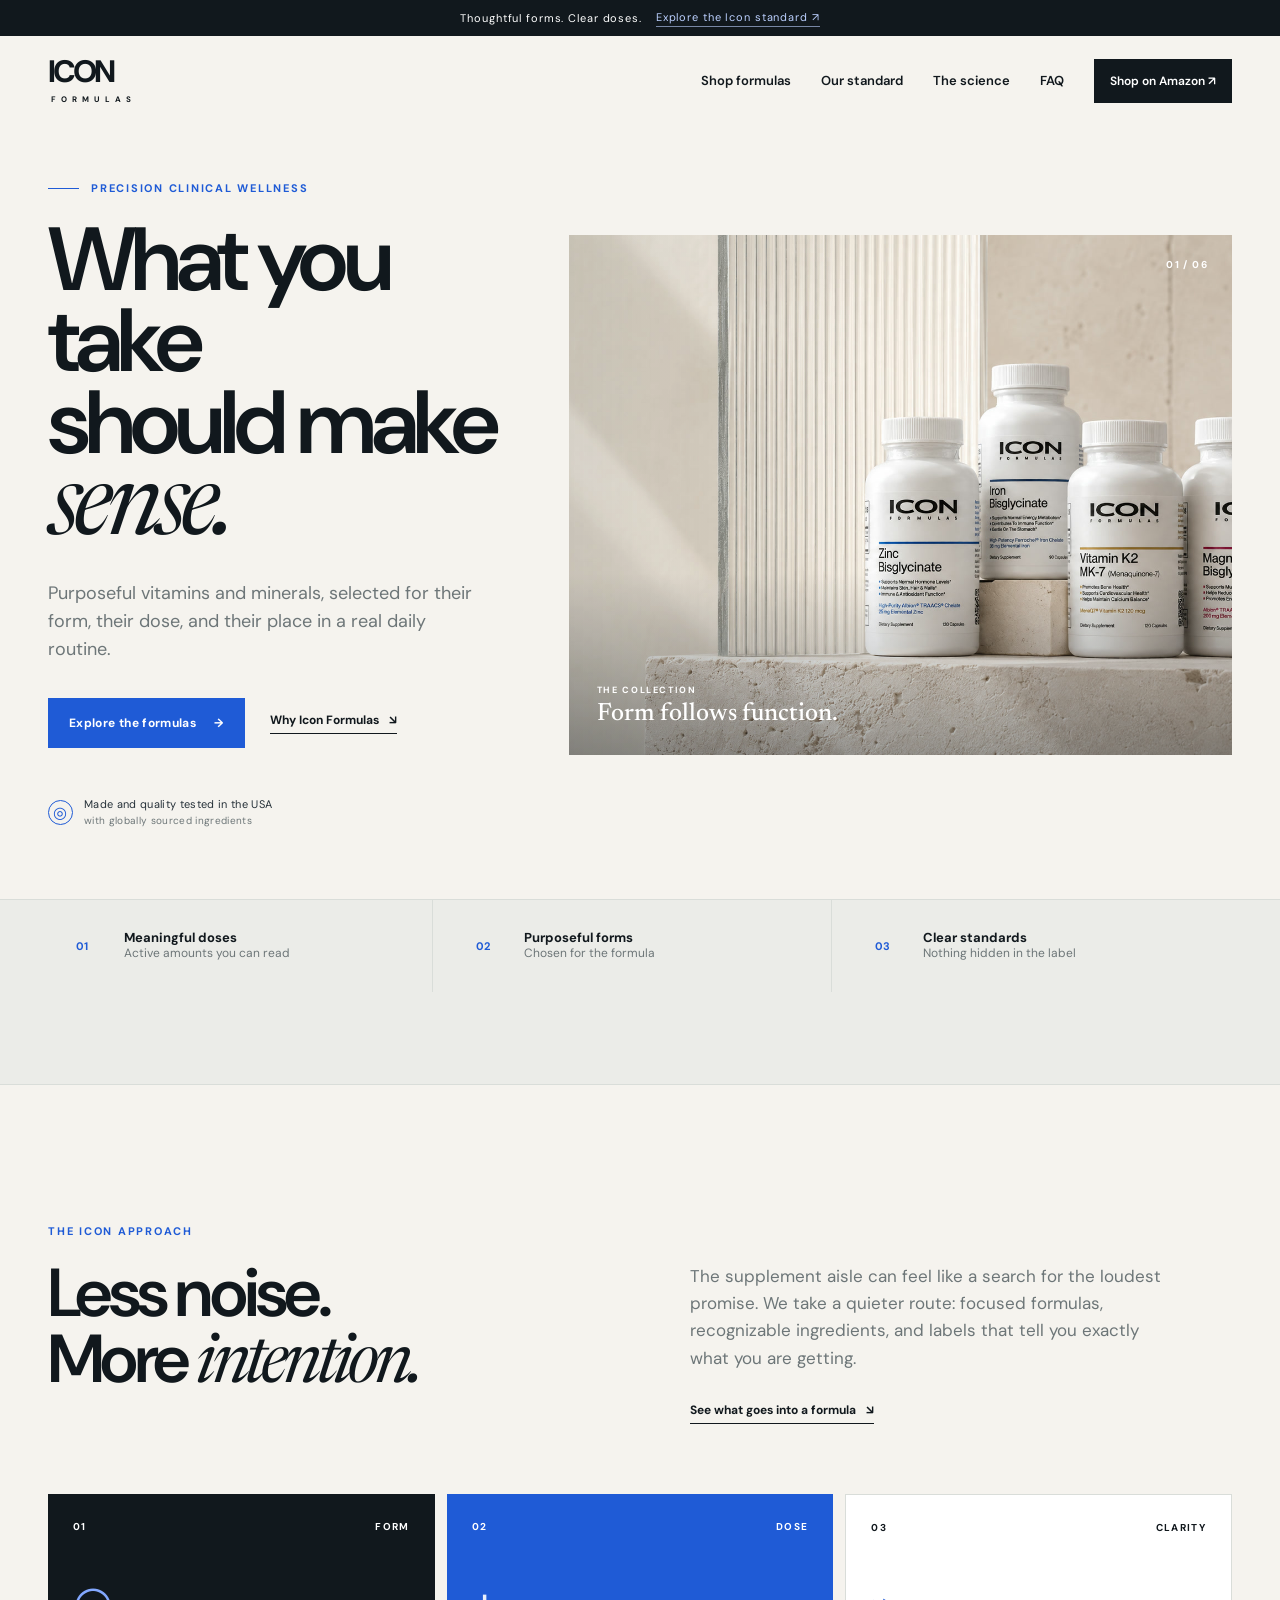
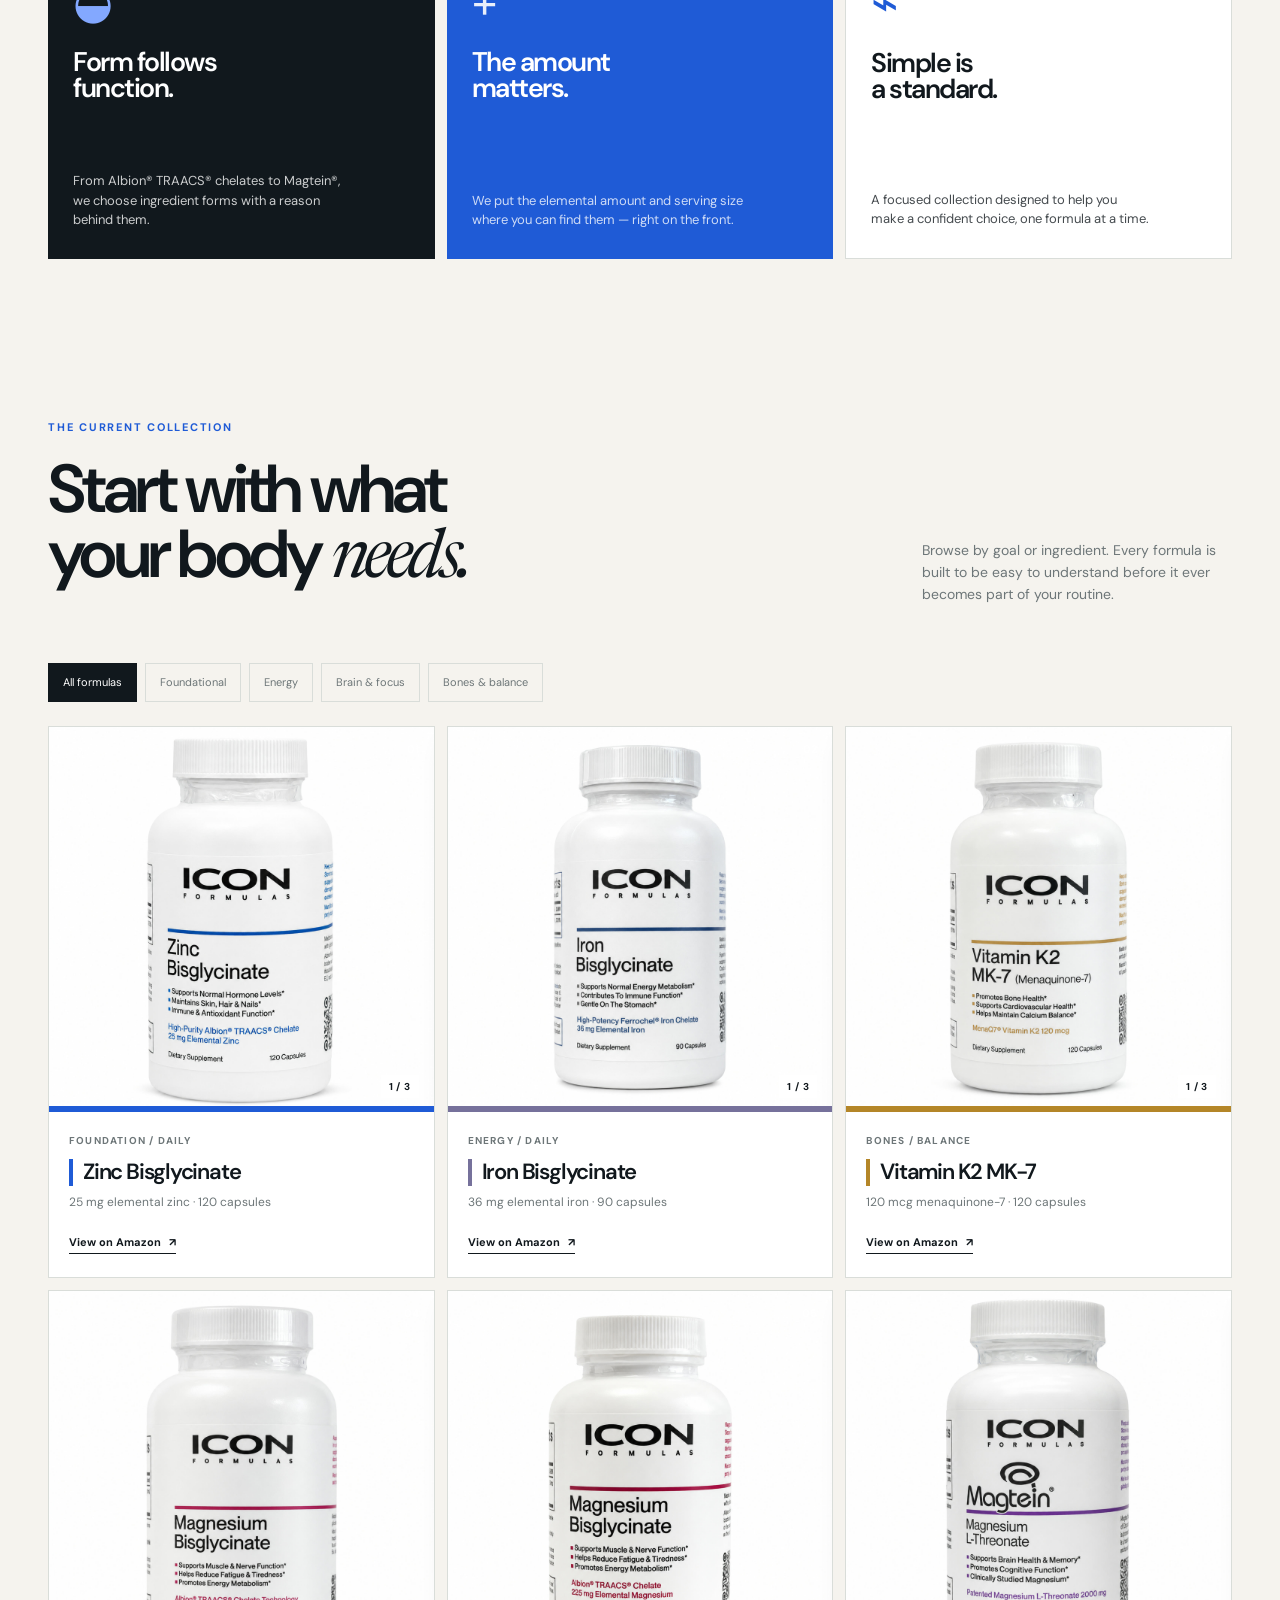
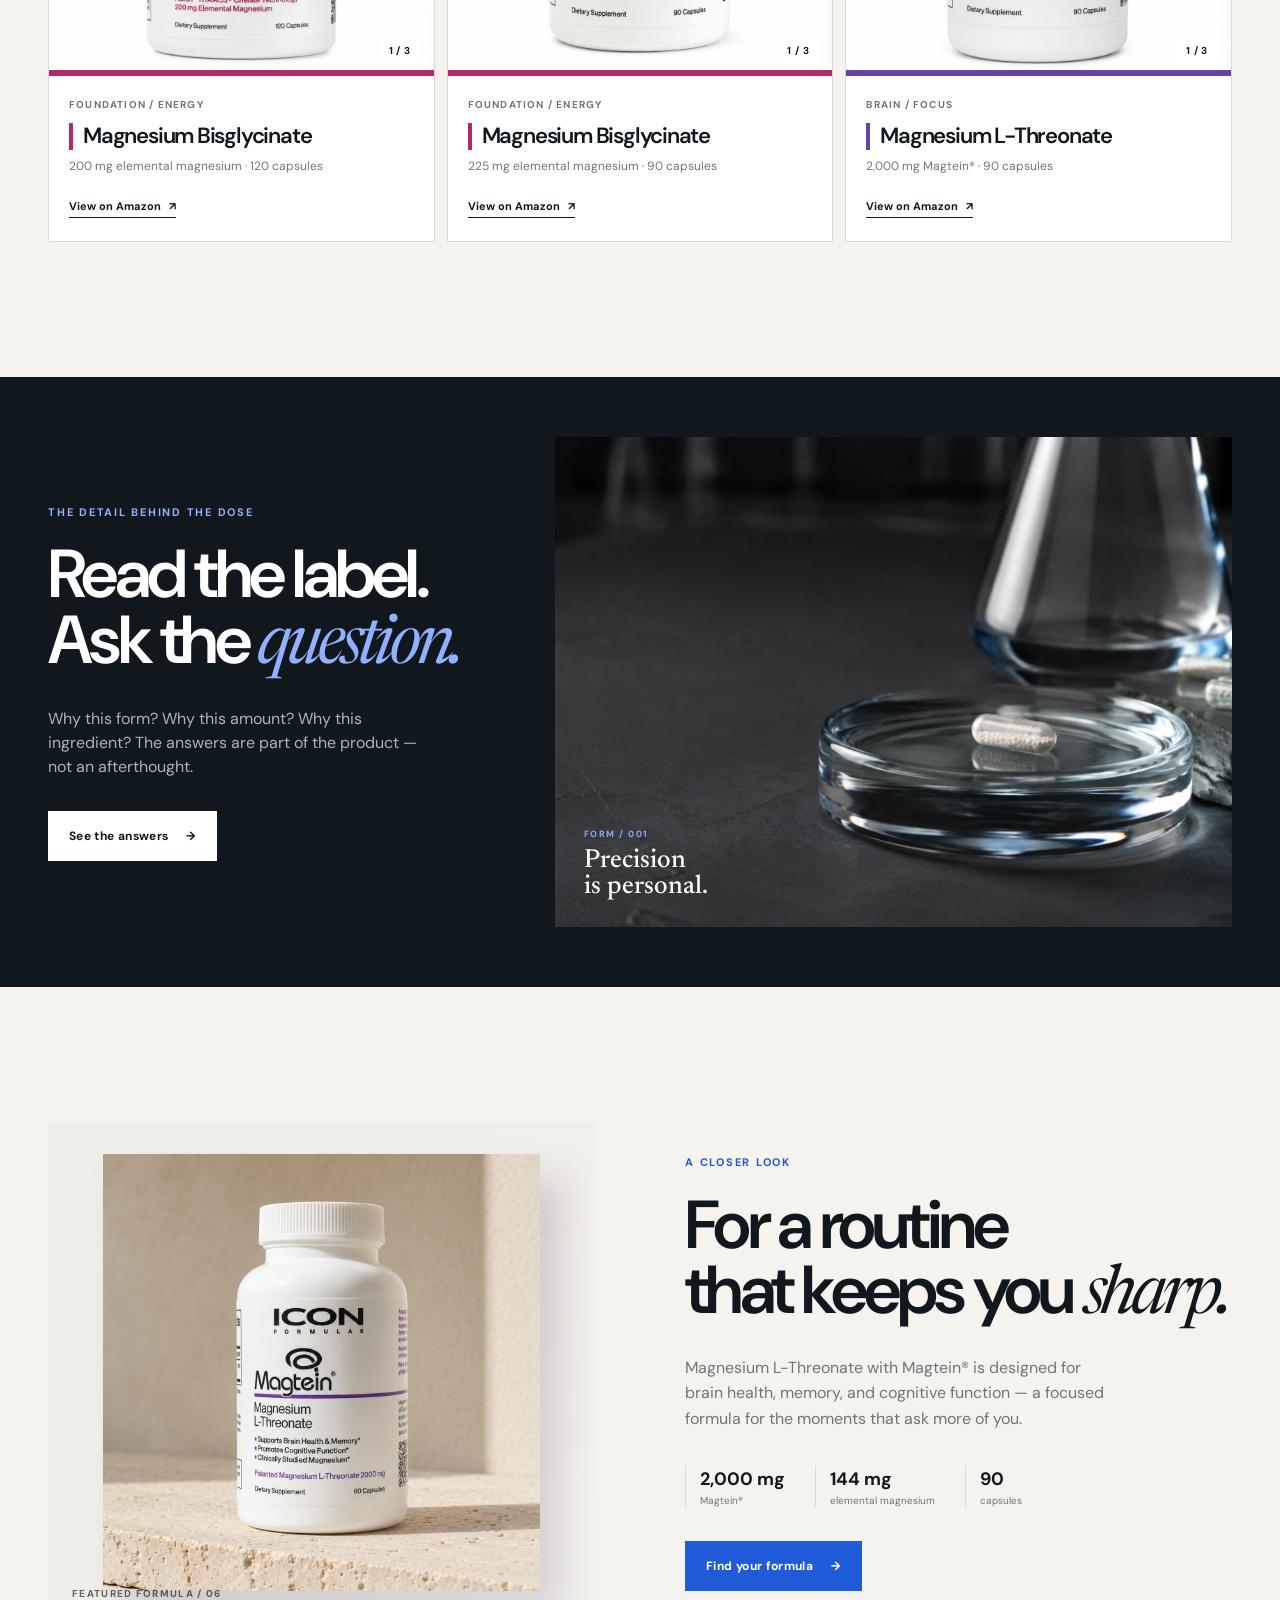
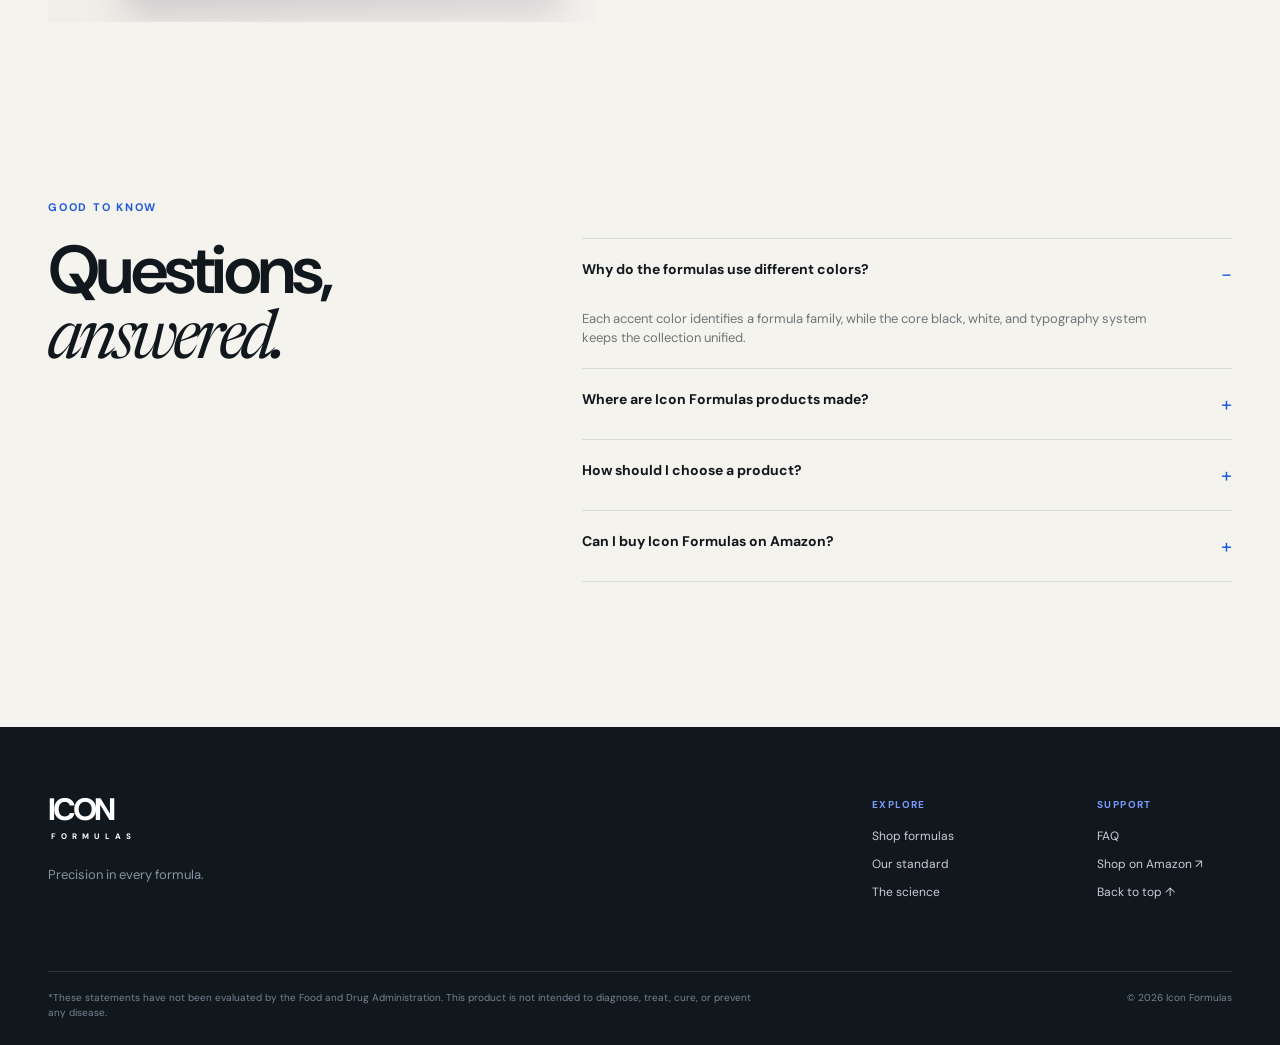
==== index.html @ 8a762039 "Create Icon Formulas premium landing page" ====
<!doctype html>
<html lang="en">
<head>
  <meta charset="utf-8">
  <meta name="viewport" content="width=device-width, initial-scale=1">
  <meta name="description" content="Icon Formulas makes science-informed vitamins and minerals in purposeful forms and transparent doses.">
  <meta name="theme-color" content="#f5f3ee">
  <title>Icon Formulas — Precision in every formula</title>
  <link rel="preconnect" href="https://fonts.googleapis.com">
  <link rel="preconnect" href="https://fonts.gstatic.com" crossorigin>
  <link href="https://fonts.googleapis.com/css2?family=DM+Sans:wght@400;500;600;700&family=Newsreader:opsz,wght@6..72,400;6..72,500&display=swap" rel="stylesheet">
  <link rel="stylesheet" href="styles.css">
  <link rel="stylesheet" href="accessibility.css">
  <link rel="stylesheet" href="interactions.css">
</head>
<body>
  <a class="skip-link" href="#main-content">Skip to main content</a>
  <div class="announcement"><span>Thoughtful forms. Clear doses.</span><a href="#standard">Explore the Icon standard <span aria-hidden="true">↗</span></a></div>

  <header class="site-header" id="top">
    <a class="brand" href="#top" aria-label="Icon Formulas home"><span class="brand__icon">ICON</span><span class="brand__wordmark">FORMULAS</span></a>
    <button class="menu-toggle" type="button" aria-expanded="false" aria-controls="site-nav"><span></span><span></span><span></span><span class="sr-only">Open menu</span></button>
    <nav class="site-nav" id="site-nav" aria-label="Main navigation">
      <a href="#products">Shop formulas</a><a href="#standard">Our standard</a><a href="#science">The science</a><a href="#faq">FAQ</a><a class="nav-cta" href="#products">Shop on Amazon <span aria-hidden="true">↗</span></a>
    </nav>
  </header>

  <main id="main-content">
    <section class="hero section-shell">
      <div class="hero__copy"><p class="eyebrow"><span class="eyebrow__line"></span>Precision clinical wellness</p><h1>What you take<br>should make <em>sense.</em></h1><p class="hero__lead">Purposeful vitamins and minerals, selected for their form, their dose, and their place in a real daily routine.</p><div class="hero__actions"><a class="button button--primary" href="#products">Explore the formulas <span aria-hidden="true">→</span></a><a class="text-link" href="#standard">Why Icon Formulas <span aria-hidden="true">↘</span></a></div><div class="hero__proof"><span class="proof-mark">◎</span><span>Made and quality tested in the USA<br><small>with globally sourced ingredients</small></span></div></div>
      <div class="hero__visual"><img src="assets/icon-formulas-hero-v2.jpg" alt="Icon Formulas supplement bottles styled on a travertine ledge beside architectural glass" width="1672" height="941" fetchpriority="high"><div class="hero__visual-caption"><span>THE COLLECTION</span><strong>Form follows function.</strong></div><div class="hero__visual-index">01 / 06</div></div>
    </section>

    <section class="proof-strip" aria-label="Brand highlights"><div class="proof-strip__inner section-shell"><div class="proof-strip__item"><span class="proof-strip__index">01</span><strong>Meaningful doses</strong><span>Active amounts you can read</span></div><div class="proof-strip__item"><span class="proof-strip__index">02</span><strong>Purposeful forms</strong><span>Chosen for the formula</span></div><div class="proof-strip__item"><span class="proof-strip__index">03</span><strong>Clear standards</strong><span>Nothing hidden in the label</span></div></div></section>

    <section class="intro section-shell" id="standard"><div class="section-kicker">The Icon approach</div><div class="intro__grid"><h2>Less noise.<br>More <em>intention.</em></h2><div><p class="intro__lead">The supplement aisle can feel like a search for the loudest promise. We take a quieter route: focused formulas, recognizable ingredients, and labels that tell you exactly what you are getting.</p><a class="text-link" href="#science">See what goes into a formula <span aria-hidden="true">↘</span></a></div></div><div class="standard-grid"><article class="standard-card standard-card--dark"><div class="standard-card__top"><span>01</span><span>FORM</span></div><div class="standard-card__glyph">◒</div><h3>Form follows<br>function.</h3><p>From Albion® TRAACS® chelates to Magtein®, we choose ingredient forms with a reason behind them.</p></article><article class="standard-card standard-card--blue"><div class="standard-card__top"><span>02</span><span>DOSE</span></div><div class="standard-card__glyph">+</div><h3>The amount<br>matters.</h3><p>We put the elemental amount and serving size where you can find them — right on the front.</p></article><article class="standard-card standard-card--light"><div class="standard-card__top"><span>03</span><span>CLARITY</span></div><div class="standard-card__glyph">⌁</div><h3>Simple is<br>a standard.</h3><p>A focused collection designed to help you make a confident choice, one formula at a time.</p></article></div></section>

    <section class="product-section section-shell" id="products"><div class="section-heading"><div><div class="section-kicker">The current collection</div><h2>Start with what<br>your body <em>needs.</em></h2></div><p>Browse by goal or ingredient. Every formula is built to be easy to understand before it ever becomes part of your routine.</p></div><div class="filter-row" role="group" aria-label="Filter product collection"><button class="filter-button is-active" data-filter="all" type="button">All formulas</button><button class="filter-button" data-filter="foundation" type="button">Foundational</button><button class="filter-button" data-filter="energy" type="button">Energy</button><button class="filter-button" data-filter="brain" type="button">Brain &amp; focus</button><button class="filter-button" data-filter="bones" type="button">Bones &amp; balance</button></div><div class="product-grid">
      <article class="product-card" data-product="zinc" data-category="foundation"><div class="product-card__visual"><div class="product-slider" data-slider><div class="product-slider__track"><img src="assets/zinc-bisglycinate.jpg" alt="Icon Formulas Zinc Bisglycinate bottle, front label" width="2048" height="2048" loading="lazy"><img src="assets/zinc-bisglycinate-facts.jpg" alt="Icon Formulas Zinc Bisglycinate Supplement Facts" width="2048" height="2048" loading="lazy"><img src="assets/zinc-bisglycinate-barcode.jpg" alt="Icon Formulas Zinc Bisglycinate barcode and QR side" width="2048" height="2048" loading="lazy"></div><button class="slider-control slider-control--prev" type="button" aria-label="Previous Zinc Bisglycinate photo">←</button><button class="slider-control slider-control--next" type="button" aria-label="Next Zinc Bisglycinate photo">→</button><span class="product-slider__count" aria-live="polite">1 / 3</span></div><span class="product-card__accent product-card__accent--blue"></span><span class="product-card__index">01</span><div class="product-card__peek"><span>Quick detail</span><strong>A gentle chelate with 25 mg elemental zinc.</strong><button class="detail-trigger" type="button">View formula details <span aria-hidden="true">↗</span></button></div></div><div class="product-card__body"><div class="product-card__type">Foundation / Daily</div><h3>Zinc Bisglycinate</h3><p>25 mg elemental zinc · 120 capsules</p><a href="#amazon" class="product-card__link">View on Amazon <span aria-hidden="true">↗</span></a></div></article>
      <article class="product-card" data-product="iron" data-category="energy"><div class="product-card__visual"><div class="product-slider" data-slider><div class="product-slider__track"><img src="assets/iron-bisglycinate.jpg" alt="Icon Formulas Iron Bisglycinate bottle, front label" width="2048" height="2048" loading="lazy"><img src="assets/iron-bisglycinate-facts.jpg" alt="Icon Formulas Iron Bisglycinate Supplement Facts" width="2048" height="2048" loading="lazy"><img src="assets/iron-bisglycinate-barcode.jpg" alt="Icon Formulas Iron Bisglycinate barcode and QR side" width="2048" height="2048" loading="lazy"></div><button class="slider-control slider-control--prev" type="button" aria-label="Previous Iron Bisglycinate photo">←</button><button class="slider-control slider-control--next" type="button" aria-label="Next Iron Bisglycinate photo">→</button><span class="product-slider__count" aria-live="polite">1 / 3</span></div><span class="product-card__accent product-card__accent--lavender"></span><span class="product-card__index">02</span><div class="product-card__peek"><span>Quick detail</span><strong>36 mg of gentle, high-potency Ferrochel® iron.</strong><button class="detail-trigger" type="button">View formula details <span aria-hidden="true">↗</span></button></div></div><div class="product-card__body"><div class="product-card__type">Energy / Daily</div><h3>Iron Bisglycinate</h3><p>36 mg elemental iron · 90 capsules</p><a href="#amazon" class="product-card__link">View on Amazon <span aria-hidden="true">↗</span></a></div></article>
      <article class="product-card" data-product="k2" data-category="bones"><div class="product-card__visual"><div class="product-slider" data-slider><div class="product-slider__track"><img src="assets/vitamin-k2-mk7.jpg" alt="Icon Formulas Vitamin K2 MK-7 bottle, front label" width="2048" height="2048" loading="lazy"><img src="assets/vitamin-k2-mk7-facts.jpg" alt="Icon Formulas Vitamin K2 MK-7 Supplement Facts" width="2048" height="2048" loading="lazy"><img src="assets/vitamin-k2-mk7-barcode.jpg" alt="Icon Formulas Vitamin K2 MK-7 barcode and QR side" width="2048" height="2048" loading="lazy"></div><button class="slider-control slider-control--prev" type="button" aria-label="Previous Vitamin K2 photo">←</button><button class="slider-control slider-control--next" type="button" aria-label="Next Vitamin K2 photo">→</button><span class="product-slider__count" aria-live="polite">1 / 3</span></div><span class="product-card__accent product-card__accent--amber"></span><span class="product-card__index">03</span><div class="product-card__peek"><span>Quick detail</span><strong>MenaQ7® MK-7 for bone and calcium balance.</strong><button class="detail-trigger" type="button">View formula details <span aria-hidden="true">↗</span></button></div></div><div class="product-card__body"><div class="product-card__type">Bones / Balance</div><h3>Vitamin K2 MK-7</h3><p>120 mcg menaquinone-7 · 120 capsules</p><a href="#amazon" class="product-card__link">View on Amazon <span aria-hidden="true">↗</span></a></div></article>
      <article class="product-card" data-product="magnesium200" data-category="foundation energy"><div class="product-card__visual"><div class="product-slider" data-slider><div class="product-slider__track"><img src="assets/magnesium-bisglycinate-200.jpg" alt="Icon Formulas Magnesium Bisglycinate 200 mg bottle, front label" width="2048" height="2048" loading="lazy"><img src="assets/magnesium-bisglycinate-200-facts.jpg" alt="Icon Formulas Magnesium Bisglycinate 200 mg Supplement Facts" width="2048" height="2048" loading="lazy"><img src="assets/magnesium-bisglycinate-200-barcode.jpg" alt="Icon Formulas Magnesium Bisglycinate 200 mg barcode and QR side" width="2048" height="2048" loading="lazy"></div><button class="slider-control slider-control--prev" type="button" aria-label="Previous Magnesium 200 mg photo">←</button><button class="slider-control slider-control--next" type="button" aria-label="Next Magnesium 200 mg photo">→</button><span class="product-slider__count" aria-live="polite">1 / 3</span></div><span class="product-card__accent product-card__accent--pink"></span><span class="product-card__index">04</span><div class="product-card__peek"><span>Quick detail</span><strong>200 mg elemental magnesium in an Albion® chelate.</strong><button class="detail-trigger" type="button">View formula details <span aria-hidden="true">↗</span></button></div></div><div class="product-card__body"><div class="product-card__type">Foundation / Energy</div><h3>Magnesium Bisglycinate</h3><p>200 mg elemental magnesium · 120 capsules</p><a href="#amazon" class="product-card__link">View on Amazon <span aria-hidden="true">↗</span></a></div></article>
      <article class="product-card" data-product="magnesium225" data-category="foundation energy"><div class="product-card__visual"><div class="product-slider" data-slider><div class="product-slider__track"><img src="assets/magnesium-bisglycinate-225.jpg" alt="Icon Formulas Magnesium Bisglycinate 225 mg bottle, front label" width="2048" height="2048" loading="lazy"><img src="assets/magnesium-bisglycinate-225-facts.jpg" alt="Icon Formulas Magnesium Bisglycinate 225 mg Supplement Facts" width="2048" height="2048" loading="lazy"><img src="assets/magnesium-bisglycinate-225-barcode.jpg" alt="Icon Formulas Magnesium Bisglycinate 225 mg barcode and QR side" width="2048" height="2048" loading="lazy"></div><button class="slider-control slider-control--prev" type="button" aria-label="Previous Magnesium 225 mg photo">←</button><button class="slider-control slider-control--next" type="button" aria-label="Next Magnesium 225 mg photo">→</button><span class="product-slider__count" aria-live="polite">1 / 3</span></div><span class="product-card__accent product-card__accent--pink"></span><span class="product-card__index">05</span><div class="product-card__peek"><span>Quick detail</span><strong>225 mg elemental magnesium for muscle and nerve support.</strong><button class="detail-trigger" type="button">View formula details <span aria-hidden="true">↗</span></button></div></div><div class="product-card__body"><div class="product-card__type">Foundation / Energy</div><h3>Magnesium Bisglycinate</h3><p>225 mg elemental magnesium · 90 capsules</p><a href="#amazon" class="product-card__link">View on Amazon <span aria-hidden="true">↗</span></a></div></article>
      <article class="product-card" data-product="magtein" data-category="brain"><div class="product-card__visual"><div class="product-slider" data-slider><div class="product-slider__track"><img src="assets/magnesium-l-threonate.jpg" alt="Icon Formulas Magtein Magnesium L-Threonate bottle, front label" width="2048" height="2048" loading="lazy"><img src="assets/magnesium-l-threonate-facts.jpg" alt="Icon Formulas Magtein Magnesium L-Threonate Supplement Facts" width="2048" height="2048" loading="lazy"><img src="assets/magnesium-l-threonate-barcode.jpg" alt="Icon Formulas Magtein Magnesium L-Threonate barcode and QR side" width="2048" height="2048" loading="lazy"></div><button class="slider-control slider-control--prev" type="button" aria-label="Previous Magtein photo">←</button><button class="slider-control slider-control--next" type="button" aria-label="Next Magtein photo">→</button><span class="product-slider__count" aria-live="polite">1 / 3</span></div><span class="product-card__accent product-card__accent--violet"></span><span class="product-card__index">06</span><div class="product-card__peek"><span>Quick detail</span><strong>2,000 mg Magtein® with 144 mg elemental magnesium.</strong><button class="detail-trigger" type="button">View formula details <span aria-hidden="true">↗</span></button></div></div><div class="product-card__body"><div class="product-card__type">Brain / Focus</div><h3>Magnesium L-Threonate</h3><p>2,000 mg Magtein® · 90 capsules</p><a href="#amazon" class="product-card__link">View on Amazon <span aria-hidden="true">↗</span></a></div></article>
    </div></section>

    <div class="detail-modal" id="product-detail-modal" hidden><div class="detail-modal__backdrop" data-close-modal></div><div class="detail-modal__dialog" role="dialog" aria-modal="true" aria-labelledby="modal-title"><button class="detail-modal__close" type="button" aria-label="Close formula details" data-close-modal>×</button><div class="section-kicker">Formula details</div><h2 id="modal-title">Product details</h2><p class="detail-modal__summary" id="modal-summary"></p><div class="detail-modal__columns"><div><h3>Why it is here</h3><p id="modal-benefit"></p></div><div><h3>Formula notes</h3><ul id="modal-notes"></ul></div></div><a class="button button--primary" href="#products" data-close-modal>Choose this formula <span aria-hidden="true">→</span></a></div></div>

    <section class="science-section" id="science"><div class="science-section__inner section-shell"><div class="science-section__copy"><div class="section-kicker section-kicker--light">The detail behind the dose</div><h2>Read the label.<br>Ask the <em>question.</em></h2><p>Why this form? Why this amount? Why this ingredient? The answers are part of the product — not an afterthought.</p><a class="button button--light" href="#faq">See the answers <span aria-hidden="true">→</span></a></div><div class="science-art"><div class="science-art__orb"></div><div class="science-art__ring science-art__ring--a"></div><div class="science-art__ring science-art__ring--b"></div><div class="science-art__ring science-art__ring--c"></div><span class="science-art__dot science-art__dot--a"></span><span class="science-art__dot science-art__dot--b"></span><span class="science-art__dot science-art__dot--c"></span><div class="science-art__caption"><span>FORM / 001</span><strong>Precision<br>is personal.</strong></div></div></div></section>

    <section class="featured section-shell" id="amazon"><div class="featured__image"><img src="assets/magnesium-l-threonate-hero-v2.jpg" alt="Icon Formulas Magtein Magnesium L-Threonate bottle on a limestone surface" width="1254" height="1254" loading="lazy"><span>Featured formula / 06</span></div><div class="featured__copy"><div class="section-kicker">A closer look</div><h2>For a routine<br>that keeps you <em>sharp.</em></h2><p>Magnesium L-Threonate with Magtein® is designed for brain health, memory, and cognitive function — a focused formula for the moments that ask more of you.</p><div class="featured__facts"><div><strong>2,000 mg</strong><span>Magtein®</span></div><div><strong>144 mg</strong><span>elemental magnesium</span></div><div><strong>90</strong><span>capsules</span></div></div><a class="button button--primary" href="#products">Find your formula <span aria-hidden="true">→</span></a></div></section>

    <section class="faq section-shell" id="faq"><div class="section-kicker">Good to know</div><div class="faq__grid"><h2>Questions,<br><em>answered.</em></h2><div class="faq__items"><details open><summary>Why do the formulas use different colors?</summary><p>Each accent color identifies a formula family, while the core black, white, and typography system keeps the collection unified.</p></details><details><summary>Where are Icon Formulas products made?</summary><p>The labels specify that products are made and quality tested in the USA with globally sourced ingredients. Refer to the current product label for the latest details.</p></details><details><summary>How should I choose a product?</summary><p>Start with your goal, review the Supplement Facts panel, and speak with a qualified healthcare professional if you are pregnant, nursing, have a diagnosed medical condition, or take prescription medication.</p></details><details><summary>Can I buy Icon Formulas on Amazon?</summary><p>Yes. Use the product links on this page to reach the official Amazon listing for the formula you want.</p></details></div></div></section>
  </main>

  <footer class="site-footer"><div class="site-footer__top section-shell"><div class="footer-brand"><div class="brand__icon">ICON</div><div class="brand__wordmark">FORMULAS</div><p>Precision in every formula.</p></div><div class="footer-links"><div><span>Explore</span><a href="#products">Shop formulas</a><a href="#standard">Our standard</a><a href="#science">The science</a></div><div><span>Support</span><a href="#faq">FAQ</a><a href="#products">Shop on Amazon ↗</a><a href="#top">Back to top ↑</a></div></div></div><div class="site-footer__bottom section-shell"><p>*These statements have not been evaluated by the Food and Drug Administration. This product is not intended to diagnose, treat, cure, or prevent any disease.</p><span>© 2026 Icon Formulas</span></div></footer>
  <script src="script.js"></script>
</body>
</html>
---- styles.css ----
:root{--ink:#11181d;--ink-soft:#263139;--paper:#f5f3ee;--white:#fff;--line:#d9ddd9;--muted:#6d7678;--blue:#1f5bd6;--blue-dark:#1745a8;--lavender:#76719b;--pink:#b62968;--amber:#b48628;--violet:#6b40a8;--max:1240px}
*{box-sizing:border-box}html{scroll-behavior:smooth}body{margin:0;background:var(--paper);color:var(--ink);font-family:"DM Sans",Arial,sans-serif;font-size:16px;line-height:1.5}a{color:inherit;text-decoration:none}button{font:inherit}.sr-only{position:absolute;width:1px;height:1px;padding:0;margin:-1px;overflow:hidden;clip:rect(0,0,0,0);white-space:nowrap;border:0}.section-shell{width:min(var(--max),calc(100% - 96px));margin-inline:auto}.announcement{min-height:36px;background:var(--ink);color:#fff;display:flex;align-items:center;justify-content:center;gap:14px;font-size:11px;letter-spacing:.08em}.announcement a{color:#bcd0ff;border-bottom:1px solid rgba(188,208,255,.6)}.site-header{width:min(var(--max),calc(100% - 96px));margin:auto;min-height:90px;display:flex;align-items:center;justify-content:space-between;position:relative;z-index:20}.brand{display:inline-flex;flex-direction:column;line-height:.9;color:var(--ink)}.brand__icon{font:800 31px/.86 "DM Sans",Arial,sans-serif;letter-spacing:-.1em}.brand__wordmark{margin-top:9px;padding-left:3px;font-size:8px;line-height:1;letter-spacing:.64em;font-weight:700}.site-nav{display:flex;align-items:center;gap:30px;font-size:13px;font-weight:600}.site-nav a{transition:color .2s ease}.site-nav a:hover{color:var(--blue)}.nav-cta{padding:13px 16px;background:var(--ink);color:#fff;font-size:12px}.menu-toggle{display:none;border:0;background:transparent;padding:8px}
.hero{display:grid;grid-template-columns:.82fr 1.18fr;min-height:650px;align-items:center;gap:60px;padding-block:36px 70px}.hero__copy{padding-top:18px;position:relative;z-index:2}.eyebrow,.section-kicker{margin:0 0 22px;color:var(--blue);font-size:11px;font-weight:700;letter-spacing:.16em;text-transform:uppercase}.eyebrow{display:flex;align-items:center;gap:12px}.eyebrow__line{width:31px;height:1px;background:var(--blue)}h1,h2,h3,p{margin-top:0}h1,h2,h3{letter-spacing:-.055em}h1{margin-bottom:25px;font-size:clamp(58px,7vw,94px);line-height:.91;font-weight:600}h1 em,h2 em{font-family:"Newsreader",Georgia,serif;font-weight:400;letter-spacing:-.07em}h1 em{font-size:1.07em}.hero__lead{max-width:430px;color:var(--muted);font-size:18px;line-height:1.55}.hero__actions{display:flex;align-items:center;gap:25px;margin:34px 0 48px}.button{display:inline-flex;align-items:center;justify-content:center;gap:18px;min-height:50px;padding:14px 20px;border:1px solid transparent;font-size:12px;font-weight:700;letter-spacing:.03em;transition:transform .2s ease,background .2s ease,color .2s ease}.button:hover{transform:translateY(-2px)}.button--primary{background:var(--blue);color:#fff}.button--primary:hover{background:var(--blue-dark)}.button--light{background:#fff;color:var(--ink)}.text-link{display:inline-flex;gap:10px;align-items:center;border-bottom:1px solid currentColor;padding-bottom:4px;font-size:12px;font-weight:700}.hero__proof{display:flex;align-items:center;gap:11px;color:var(--ink-soft);font-size:11px;letter-spacing:.03em}.hero__proof small{color:var(--muted);font-size:10px}.proof-mark{display:grid;place-items:center;width:25px;height:25px;border:1px solid var(--blue);border-radius:50%;color:var(--blue);font-size:16px}.hero__visual{position:relative;min-height:520px;overflow:hidden;background:#ded9cf}.hero__visual img{display:block;width:100%;height:100%;min-height:520px;object-fit:cover}.hero__visual:after{content:"";position:absolute;inset:0;background:linear-gradient(90deg,rgba(17,24,29,.12),transparent 45%),linear-gradient(0deg,rgba(17,24,29,.38),transparent 35%);pointer-events:none}.hero__visual-caption,.hero__visual-index{position:absolute;z-index:2;color:#fff}.hero__visual-caption{bottom:28px;left:28px;display:flex;flex-direction:column;gap:5px}.hero__visual-caption span{font-size:9px;font-weight:700;letter-spacing:.18em}.hero__visual-caption strong{font:500 25px/1 "Newsreader",Georgia,serif}.hero__visual-index{top:22px;right:24px;font-size:10px;font-weight:700;letter-spacing:.14em}
.proof-strip{display:grid;grid-template-columns:repeat(3,1fr);border-top:1px solid var(--line);border-bottom:1px solid var(--line);background:#ebece8}.proof-strip>div{min-height:83px;padding:19px max(32px,calc((100vw - var(--max))/2));display:grid;grid-template-columns:auto 1fr;grid-template-rows:1fr 1fr;column-gap:15px;align-items:center;border-right:1px solid var(--line)}.proof-strip>div:last-child{border-right:0}.proof-strip__index{grid-row:1/3;color:var(--blue);font:700 11px "DM Sans",Arial,sans-serif}.proof-strip strong{font-size:12px}.proof-strip span:last-child{color:var(--muted);font-size:11px}
.intro{padding-block:138px 130px}.intro__grid{display:grid;grid-template-columns:1fr 1fr;gap:100px;align-items:end}h2{margin-bottom:25px;font-size:clamp(44px,5.3vw,72px);line-height:.96;font-weight:600}.intro__lead{max-width:490px;margin:0 0 25px;color:var(--muted);font-size:17px;line-height:1.6}.standard-grid{display:grid;grid-template-columns:repeat(3,1fr);gap:12px;margin-top:70px}.standard-card{min-height:365px;padding:25px 25px 29px;display:flex;flex-direction:column}.standard-card__top{display:flex;justify-content:space-between;font-size:10px;font-weight:700;letter-spacing:.13em}.standard-card__glyph{margin:45px 0 24px;font-size:46px;line-height:1}.standard-card h3{margin:0 0 16px;font-size:27px;line-height:.98;font-weight:600}.standard-card p{max-width:280px;margin:auto 0 0;font-size:13px;line-height:1.5;opacity:.78}.standard-card--dark{background:var(--ink);color:#fff}.standard-card--dark .standard-card__glyph{color:#83a8ff}.standard-card--blue{background:var(--blue);color:#fff}.standard-card--blue .standard-card__glyph{color:rgba(255,255,255,.9)}.standard-card--light{background:#fff;border:1px solid var(--line)}.standard-card--light .standard-card__glyph{color:var(--blue)}
.product-section{padding-block:30px 135px}.section-heading{display:flex;align-items:end;justify-content:space-between;gap:50px}.section-heading>p{max-width:310px;color:var(--muted);font-size:14px;line-height:1.55}.filter-row{display:flex;flex-wrap:wrap;gap:8px;margin:44px 0 24px}.filter-button{padding:10px 14px;border:1px solid var(--line);background:transparent;color:var(--muted);cursor:pointer;font-size:11px;transition:.2s ease}.filter-button:hover,.filter-button.is-active{border-color:var(--ink);background:var(--ink);color:#fff}.product-grid{display:grid;grid-template-columns:repeat(3,1fr);gap:12px}.product-card{background:#fff;border:1px solid var(--line);transition:transform .25s ease,box-shadow .25s ease}.product-card:hover{transform:translateY(-4px);box-shadow:0 16px 32px rgba(17,24,29,.09)}.product-card.is-hidden{display:none}.product-card__visual{position:relative;display:grid;place-items:center;min-height:320px;overflow:hidden}.product-card__visual:after{content:"";position:absolute;inset:0;background:linear-gradient(130deg,transparent 40%,rgba(255,255,255,.2));pointer-events:none}.product-card__visual--blue{background:linear-gradient(145deg,#0e3da8,#5b87e4)}.product-card__visual--lavender{background:linear-gradient(145deg,#6f6b8e,#b8b5cb)}.product-card__visual--amber{background:linear-gradient(145deg,#987021,#ddbd72)}.product-card__visual--pink{background:linear-gradient(145deg,#8e194f,#d26191)}.product-card__visual--violet{background:linear-gradient(145deg,#442477,#9874c7)}.product-card__visual img{position:relative;z-index:1;width:78%;height:320px;object-fit:contain;mix-blend-mode:multiply;filter:drop-shadow(16px 20px 13px rgba(17,24,29,.16))}.product-card__index{position:absolute;z-index:2;top:15px;right:15px;color:rgba(255,255,255,.85);font:700 11px "DM Sans",Arial,sans-serif}.product-card__body{padding:21px 20px 23px}.product-card__type{color:var(--muted);font-size:10px;font-weight:700;letter-spacing:.12em;text-transform:uppercase}.product-card h3{margin:11px 0 7px;font-size:22px;line-height:1;font-weight:600}.product-card p{margin:0 0 18px;color:var(--muted);font-size:12px}.product-card__link{display:inline-flex;gap:8px;border-bottom:1px solid var(--ink);padding-bottom:3px;font-size:11px;font-weight:700}
.science-section{background:var(--ink);color:#fff}.science-section__inner{min-height:610px;display:grid;grid-template-columns:.8fr 1.2fr;align-items:center;gap:55px}.section-kicker--light{color:#91b0ff}.science-section h2{margin-bottom:27px}.science-section h2 em{color:#91b0ff}.science-section__copy>p{max-width:380px;margin-bottom:32px;color:#aab3bd;font-size:16px}.science-art{min-height:490px;position:relative;overflow:hidden;background:radial-gradient(circle at 51% 47%,rgba(29,92,255,.48),transparent 27%),linear-gradient(145deg,#15243e,#091019)}.science-art__orb{position:absolute;width:150px;height:150px;top:34%;left:43%;border-radius:50%;background:radial-gradient(circle at 33% 28%,#dbe5ff 0,#7b9cff 18%,#2d56d8 52%,transparent 70%);filter:blur(1px);opacity:.7}.science-art__ring{position:absolute;top:50%;left:50%;border:1px solid rgba(126,164,255,.52);border-radius:50%;transform:translate(-50%,-50%) rotate(-26deg)}.science-art__ring--a{width:210px;height:420px}.science-art__ring--b{width:340px;height:420px;transform:translate(-50%,-50%) rotate(45deg);border-color:rgba(255,255,255,.23)}.science-art__ring--c{width:500px;height:500px;border-color:rgba(126,164,255,.16)}.science-art__dot{position:absolute;width:9px;height:9px;background:#fff;box-shadow:0 0 20px 8px rgba(120,163,255,.6);border-radius:50%}.science-art__dot--a{top:24%;left:39%}.science-art__dot--b{top:62%;left:72%;background:#83a5ff}.science-art__dot--c{top:73%;left:20%;background:#83a5ff}.science-art__caption{position:absolute;bottom:27px;left:29px;display:flex;flex-direction:column;gap:7px}.science-art__caption span{color:#8aa8ff;font-size:9px;font-weight:700;letter-spacing:.17em}.science-art__caption strong{font:500 26px/1 "Newsreader",Georgia,serif}
.featured{display:grid;grid-template-columns:1fr 1fr;gap:90px;align-items:center;padding-block:135px}.featured__image{position:relative;min-height:500px;background:linear-gradient(145deg,#f1dcea,#d4c1f1);display:grid;place-items:center;overflow:hidden}.featured__image:after{content:"";position:absolute;inset:0;background:linear-gradient(130deg,transparent 40%,rgba(255,255,255,.25));pointer-events:none}.featured__image img{width:80%;height:480px;object-fit:contain;mix-blend-mode:multiply;filter:drop-shadow(22px 25px 18px rgba(43,18,65,.18))}.featured__image span{position:absolute;z-index:2;left:24px;bottom:21px;color:rgba(17,24,29,.65);font-size:10px;font-weight:700;letter-spacing:.13em;text-transform:uppercase}.featured__copy h2{margin-bottom:25px}.featured__copy>p{max-width:430px;color:var(--muted);font-size:16px;line-height:1.6}.featured__facts{display:flex;gap:30px;margin:34px 0}.featured__facts div{display:flex;flex-direction:column;gap:2px;border-left:1px solid var(--line);padding-left:14px}.featured__facts strong{font-size:18px}.featured__facts span{color:var(--muted);font-size:10px;line-height:1.2}
.faq{padding-block:42px 145px}.faq__grid{display:grid;grid-template-columns:.8fr 1.2fr;gap:100px}.faq__items{border-top:1px solid var(--line)}details{border-bottom:1px solid var(--line)}summary{display:flex;justify-content:space-between;gap:20px;padding:20px 0;cursor:pointer;list-style:none;font-size:14px;font-weight:700}summary::-webkit-details-marker{display:none}summary:after{content:"+";color:var(--blue);font-size:20px;font-weight:400}details[open] summary:after{content:"−"}details p{max-width:620px;padding:0 40px 20px 0;margin:0;color:var(--muted);font-size:13px}.site-footer{background:var(--ink);color:#fff}.site-footer__top{display:flex;justify-content:space-between;gap:80px;padding-block:70px}.footer-brand p{margin:25px 0 0;color:#8793a2;font-size:13px}.footer-links{display:flex;gap:90px}.footer-links div{display:flex;flex-direction:column;gap:10px;min-width:135px}.footer-links span{margin-bottom:5px;color:#789cff;font-size:10px;font-weight:700;letter-spacing:.14em;text-transform:uppercase}.footer-links a{color:#c7ced8;font-size:12px}.footer-links a:hover{color:#fff}.site-footer__bottom{display:flex;justify-content:space-between;gap:30px;padding-block:18px 25px;border-top:1px solid rgba(255,255,255,.13);color:#768392;font-size:10px}.site-footer__bottom p{max-width:710px;margin:0}.site-footer__bottom span{white-space:nowrap}
@media(max-width:900px){.section-shell,.site-header{width:min(var(--max),calc(100% - 48px))}.site-nav{gap:16px}.hero{grid-template-columns:1fr;gap:36px;padding-top:20px}.hero__copy{padding:55px 0 0}.hero__visual{min-height:560px}.hero__visual img{min-height:560px}.intro__grid,.science-section__inner,.faq__grid{gap:45px}.featured{gap:45px}.standard-grid{gap:8px}}
@media(max-width:680px){.section-shell,.site-header{width:calc(100% - 36px)}.announcement{padding:8px 16px;text-align:center;line-height:1.3;flex-wrap:wrap;gap:3px 8px}.site-header{min-height:75px}.menu-toggle{display:grid;gap:4px}.menu-toggle>span:not(.sr-only){display:block;width:23px;height:1px;background:var(--ink)}.site-nav{position:absolute;top:68px;left:0;right:0;display:none;flex-direction:column;align-items:stretch;gap:0;padding:8px 0;background:#fff;border:1px solid var(--line);box-shadow:0 18px 30px rgba(17,24,29,.1)}.site-nav.is-open{display:flex}.site-nav a{padding:14px 16px}.nav-cta{margin:7px;text-align:center}.hero{min-height:0;gap:36px}.hero__copy{padding:45px 0 0}h1{font-size:clamp(51px,15vw,76px)}.hero__lead{font-size:16px}.hero__actions{align-items:flex-start;flex-direction:column;gap:20px;margin-bottom:36px}.hero__visual{min-height:390px;margin-inline:-18px}.hero__visual img{min-height:390px}.proof-strip{grid-template-columns:1fr}.proof-strip>div{min-height:65px;padding:14px 18px;border-right:0;border-bottom:1px solid var(--line)}.proof-strip>div:last-child{border-bottom:0}.intro{padding-block:90px}.intro__grid,.standard-grid,.section-heading,.product-grid,.science-section__inner,.featured,.faq__grid{grid-template-columns:1fr}.intro__grid{gap:18px}.standard-grid{margin-top:45px;gap:12px}.standard-card{min-height:280px}.standard-card__glyph{margin-top:34px}.section-heading{gap:15px}.product-section{padding-bottom:90px}.product-grid{gap:18px}.product-card__visual{min-height:300px}.product-card__visual img{height:300px}.science-section__inner{padding-block:85px}.science-art{min-height:380px}.featured{padding-block:90px;gap:48px}.featured__image{min-height:390px}.featured__image img{height:380px}.featured__facts{gap:18px}.faq{padding-bottom:90px}.faq__grid{gap:18px}.site-footer__top,.site-footer__bottom{flex-direction:column;gap:40px}.footer-links{gap:35px}.site-footer__bottom{gap:12px}}
@media(prefers-reduced-motion:reduce){*,*:before,*:after{scroll-behavior:auto!important;transition-duration:.01ms!important;animation-duration:.01ms!important}}
---- accessibility.css ----
/* UI guideline polish: focus, keyboard access, touch targets, and layout safety. */
body{overflow-x:hidden}
section[id]{scroll-margin-top:18px}
a,button,summary{touch-action:manipulation}
a:focus-visible,button:focus-visible,summary:focus-visible{outline:3px solid #8fb1ff;outline-offset:3px}
.skip-link{position:fixed;z-index:99;top:10px;left:10px;padding:10px 14px;background:#11181d;color:#fff;transform:translateY(-150%);transition:transform .2s ease}
.skip-link:focus{transform:translateY(0)}
h1,h2,h3{text-wrap:balance}
---- interactions.css ----
/* Interactive product system and visual polish. */
body.modal-open{overflow:hidden}
.detail-modal[hidden]{display:none}
.proof-strip{display:block;padding:0;background:#ebece8}
.proof-strip .proof-strip__inner{width:min(var(--max),calc(100% - 96px));min-height:0;padding:0;display:grid;grid-template-columns:repeat(3,1fr);margin-inline:auto}
.proof-strip__item{min-height:92px;padding:19px 28px;display:grid;grid-template-columns:34px 1fr;grid-template-rows:auto auto;column-gap:14px;align-content:center;border-right:1px solid var(--line)}
.proof-strip__item:last-child{border-right:0}.proof-strip__item .proof-strip__index{grid-row:1/3;align-self:center}.proof-strip__item strong{font-size:13px;line-height:1.2}.proof-strip__item span:last-child{font-size:12px;line-height:1.3}
.standard-card{cursor:default;transition:transform .48s cubic-bezier(.32,.72,0,1),box-shadow .48s cubic-bezier(.32,.72,0,1)}
.standard-card:hover,.standard-card:focus-within{transform:translateY(-10px);box-shadow:0 20px 36px rgba(17,24,29,.12)}.standard-card__glyph{transition:transform .48s cubic-bezier(.32,.72,0,1),color .25s ease}.standard-card:hover .standard-card__glyph,.standard-card:focus-within .standard-card__glyph{transform:translate(6px,-4px) rotate(-8deg) scale(1.08)}
.product-card{position:relative;overflow:visible;transition:transform .48s cubic-bezier(.32,.72,0,1),box-shadow .48s cubic-bezier(.32,.72,0,1)}
.product-card__visual{aspect-ratio:1/1;min-height:0;background:#eeece6;overflow:hidden}
.product-card__visual:after{display:none}.product-card__visual img{mix-blend-mode:normal;filter:drop-shadow(16px 20px 13px rgba(17,24,29,.14))}
.product-slider{position:relative;width:100%;height:100%;overflow:hidden}.product-slider__track{display:flex;width:100%;height:100%;transition:transform .55s cubic-bezier(.32,.72,0,1)}.product-slider__track img{flex:0 0 100%;width:100%;height:100%;object-fit:contain}.slider-control{position:absolute;z-index:3;top:50%;display:grid;place-items:center;width:40px;height:40px;border:1px solid rgba(17,24,29,.16);border-radius:50%;background:rgba(255,255,255,.9);color:var(--ink);cursor:pointer;opacity:0;transform:translateY(-50%);transition:opacity .25s ease,background .25s ease,transform .25s cubic-bezier(.32,.72,0,1)}.slider-control--prev{left:14px}.slider-control--next{right:14px}.product-card__visual:hover .slider-control,.product-card__visual:focus-within .slider-control{opacity:1}.slider-control:hover{background:#fff;transform:translateY(-50%) scale(1.08)}.product-slider__count{position:absolute;z-index:3;right:15px;bottom:14px;padding:4px 8px;background:rgba(255,255,255,.88);color:var(--ink);font-size:10px;font-weight:700;letter-spacing:.08em}.product-card__accent{position:absolute;left:0;bottom:0;width:100%;height:6px;z-index:4}.product-card__accent--blue{background:var(--blue)}.product-card__accent--lavender{background:var(--lavender)}.product-card__accent--amber{background:var(--amber)}.product-card__accent--pink{background:var(--pink)}.product-card__accent--violet{background:var(--violet)}
.product-card__peek{position:absolute;z-index:5;left:0;right:0;bottom:0;display:flex;flex-direction:column;gap:5px;padding:15px 18px;background:rgba(17,24,29,.94);color:#fff;opacity:0;transform:translateY(100%);transition:opacity .38s ease,transform .48s cubic-bezier(.32,.72,0,1)}.product-card__visual:hover .product-card__peek,.product-card__visual:focus-within .product-card__peek{opacity:1;transform:translateY(0)}.product-card__peek>span{color:#9fb8ff;font-size:9px;font-weight:700;letter-spacing:.14em;text-transform:uppercase}.product-card__peek strong{font-size:13px;line-height:1.25;font-weight:500}.detail-trigger{align-self:flex-start;padding:0;border:0;border-bottom:1px solid rgba(255,255,255,.6);background:transparent;color:#fff;cursor:pointer;font-size:11px;font-weight:700}.product-card h3{display:flex;align-items:center;gap:10px}.product-card h3:before{content:"";width:4px;height:27px;flex:none;background:var(--accent,var(--blue))}.product-card[data-product="zinc"]{--accent:var(--blue)}.product-card[data-product="iron"]{--accent:var(--lavender)}.product-card[data-product="k2"]{--accent:var(--amber)}.product-card[data-product="magnesium200"],.product-card[data-product="magnesium225"]{--accent:var(--pink)}.product-card[data-product="magtein"]{--accent:var(--violet)}
.detail-modal{position:fixed;inset:0;z-index:90;display:grid;place-items:center;padding:24px}.detail-modal__backdrop{position:absolute;inset:0;background:rgba(17,24,29,.58)}.detail-modal__dialog{position:relative;z-index:1;width:min(680px,100%);max-height:min(760px,calc(100dvh - 48px));overflow:auto;padding:44px;background:var(--paper);box-shadow:0 30px 80px rgba(17,24,29,.25)}.detail-modal__close{position:absolute;top:16px;right:18px;width:40px;height:40px;border:1px solid var(--line);border-radius:50%;background:transparent;color:var(--ink);font-size:24px;line-height:1;cursor:pointer}.detail-modal h2{margin-bottom:18px;font-size:clamp(38px,6vw,62px)}.detail-modal__summary{max-width:560px;color:var(--muted);font-size:18px;line-height:1.5}.detail-modal__columns{display:grid;grid-template-columns:1fr 1fr;gap:28px;margin:30px 0 34px;padding-block:24px;border-top:1px solid var(--line);border-bottom:1px solid var(--line)}.detail-modal__columns h3{margin-bottom:10px;font-size:16px;letter-spacing:-.03em}.detail-modal__columns p,.detail-modal__columns li{color:var(--muted);font-size:13px;line-height:1.55}.detail-modal__columns ul{padding-left:18px;margin:0}.detail-modal__dialog .button{margin-top:4px}
.featured__image{background:#f0eee8}.featured__image img{mix-blend-mode:normal}
@media(max-width:900px){.proof-strip .proof-strip__inner{width:min(var(--max),calc(100% - 48px))}}
@media(max-width:680px){.proof-strip .proof-strip__inner{width:100%;grid-template-columns:1fr}.proof-strip__item{min-height:72px;padding:14px 18px;border-right:0;border-bottom:1px solid var(--line)}.proof-strip__item:last-child{border-bottom:0}.proof-strip__item strong{font-size:13px}.proof-strip__item span:last-child{font-size:11px}.standard-card:hover,.standard-card:focus-within{transform:none;box-shadow:none}.product-card__visual{overflow:visible;margin-bottom:88px}.product-card__peek{bottom:-88px;min-height:88px;opacity:1;transform:none;background:var(--ink);padding:14px 16px}.slider-control{opacity:1;width:36px;height:36px}.detail-modal{padding:12px}.detail-modal__dialog{max-height:calc(100dvh - 24px);padding:36px 22px 26px}.detail-modal__columns{grid-template-columns:1fr;gap:18px;margin:24px 0}.detail-modal__summary{font-size:16px}.featured__image{background:#f0eee8}}
.science-art{background:url('assets/formulation-science-v2.jpg') center/cover no-repeat}
.science-art__orb,.science-art__ring,.science-art__dot{display:none}
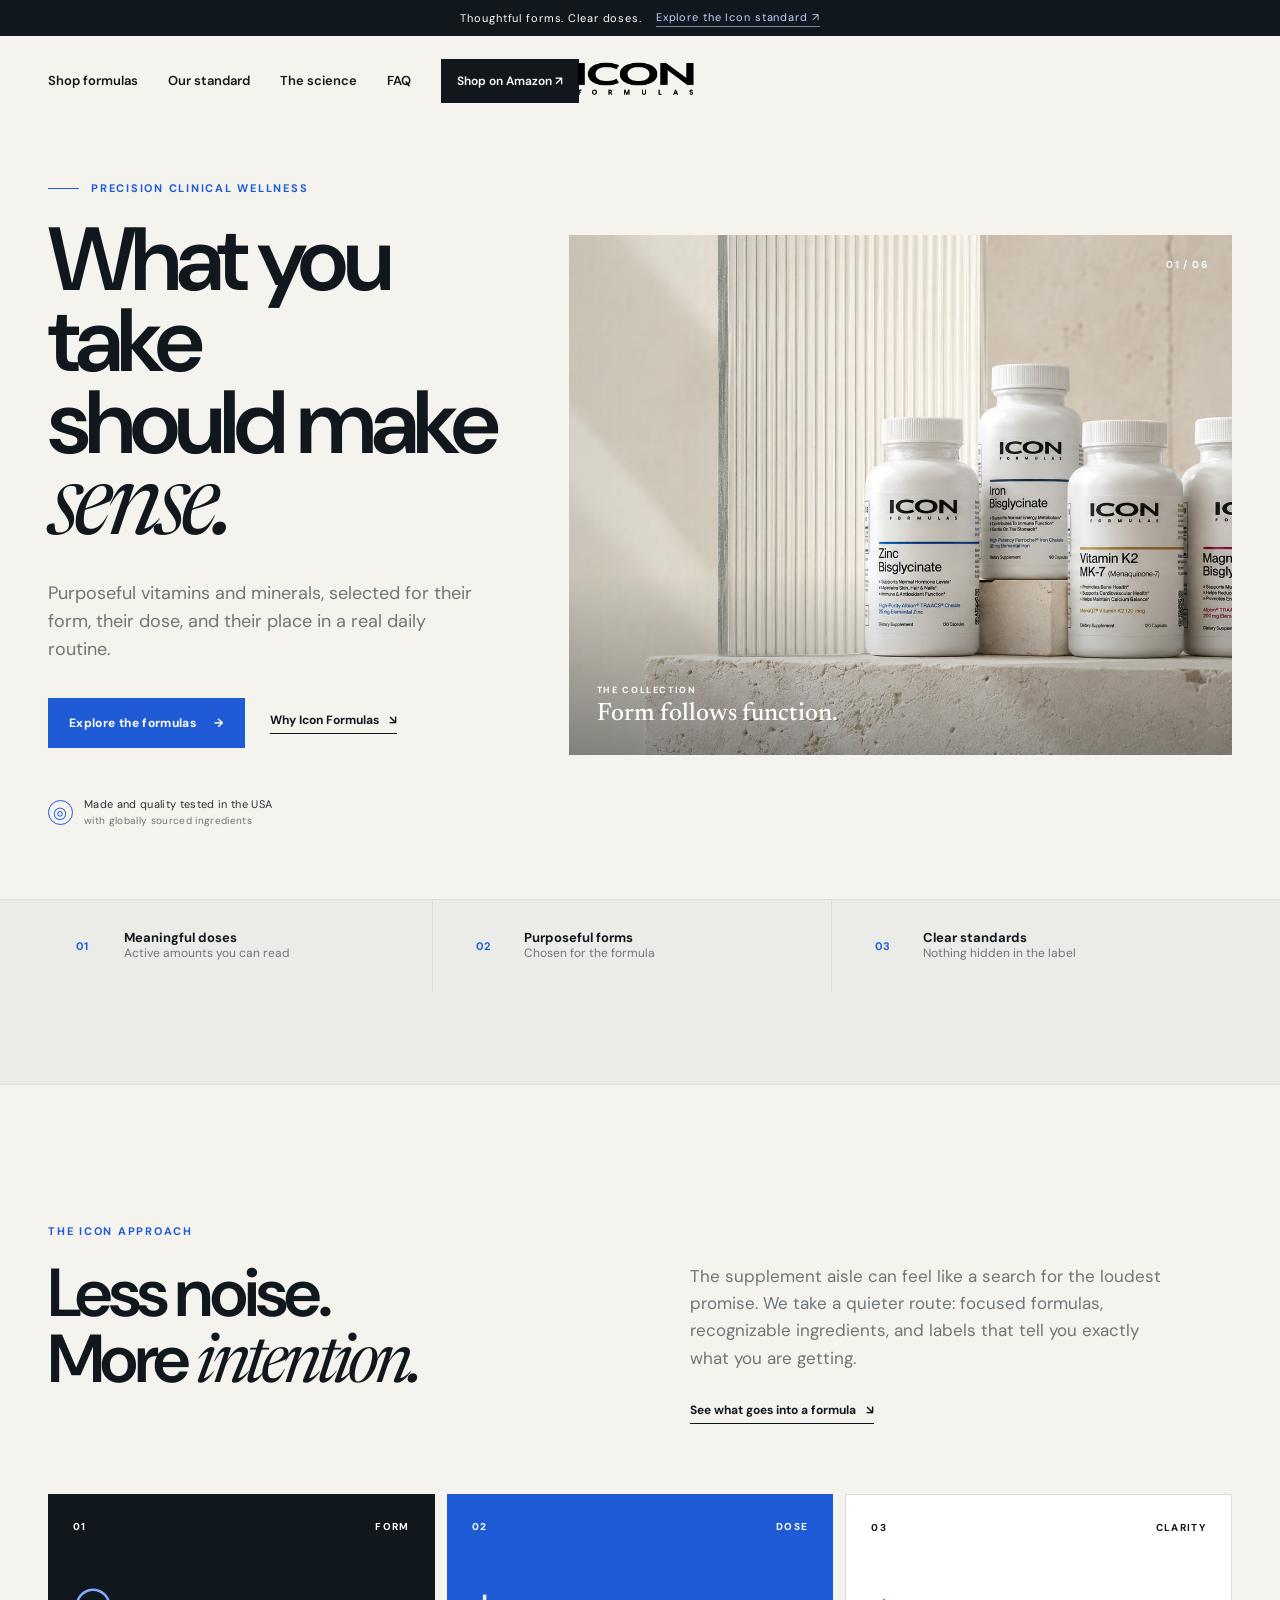
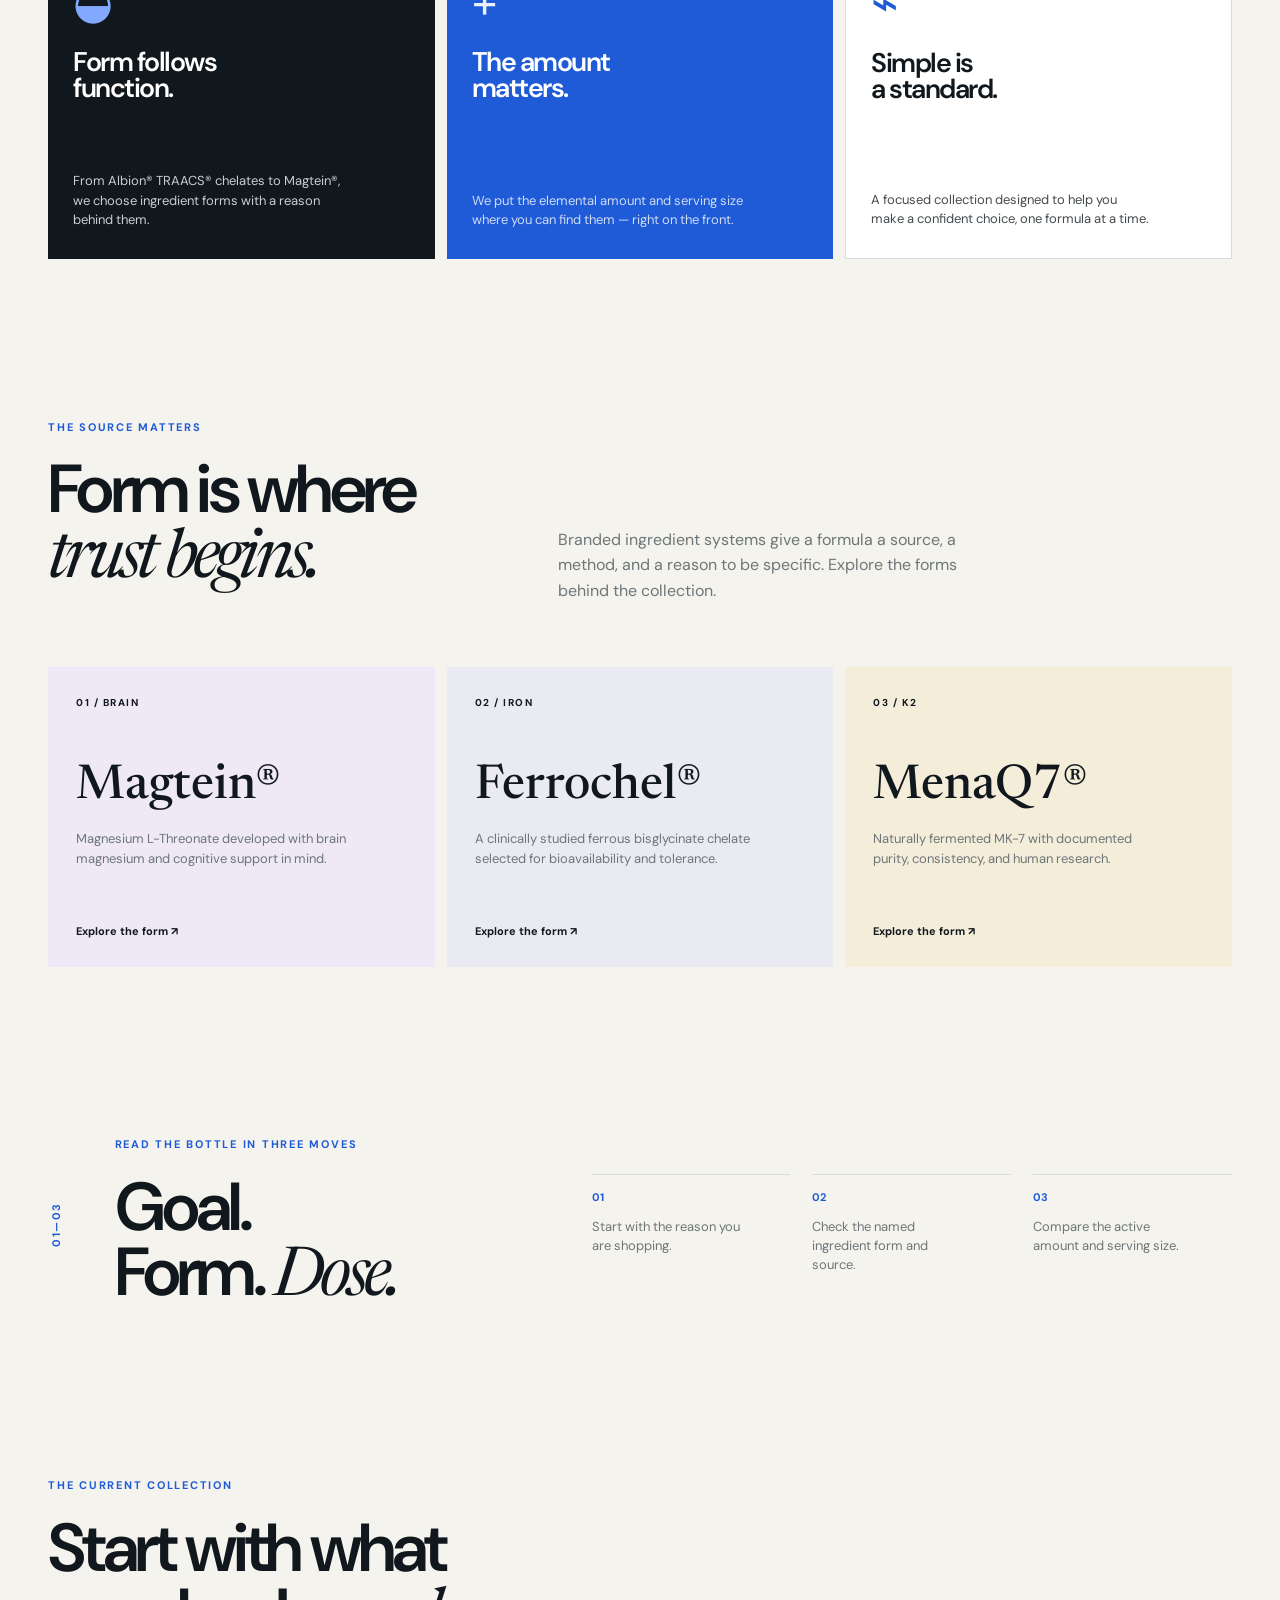
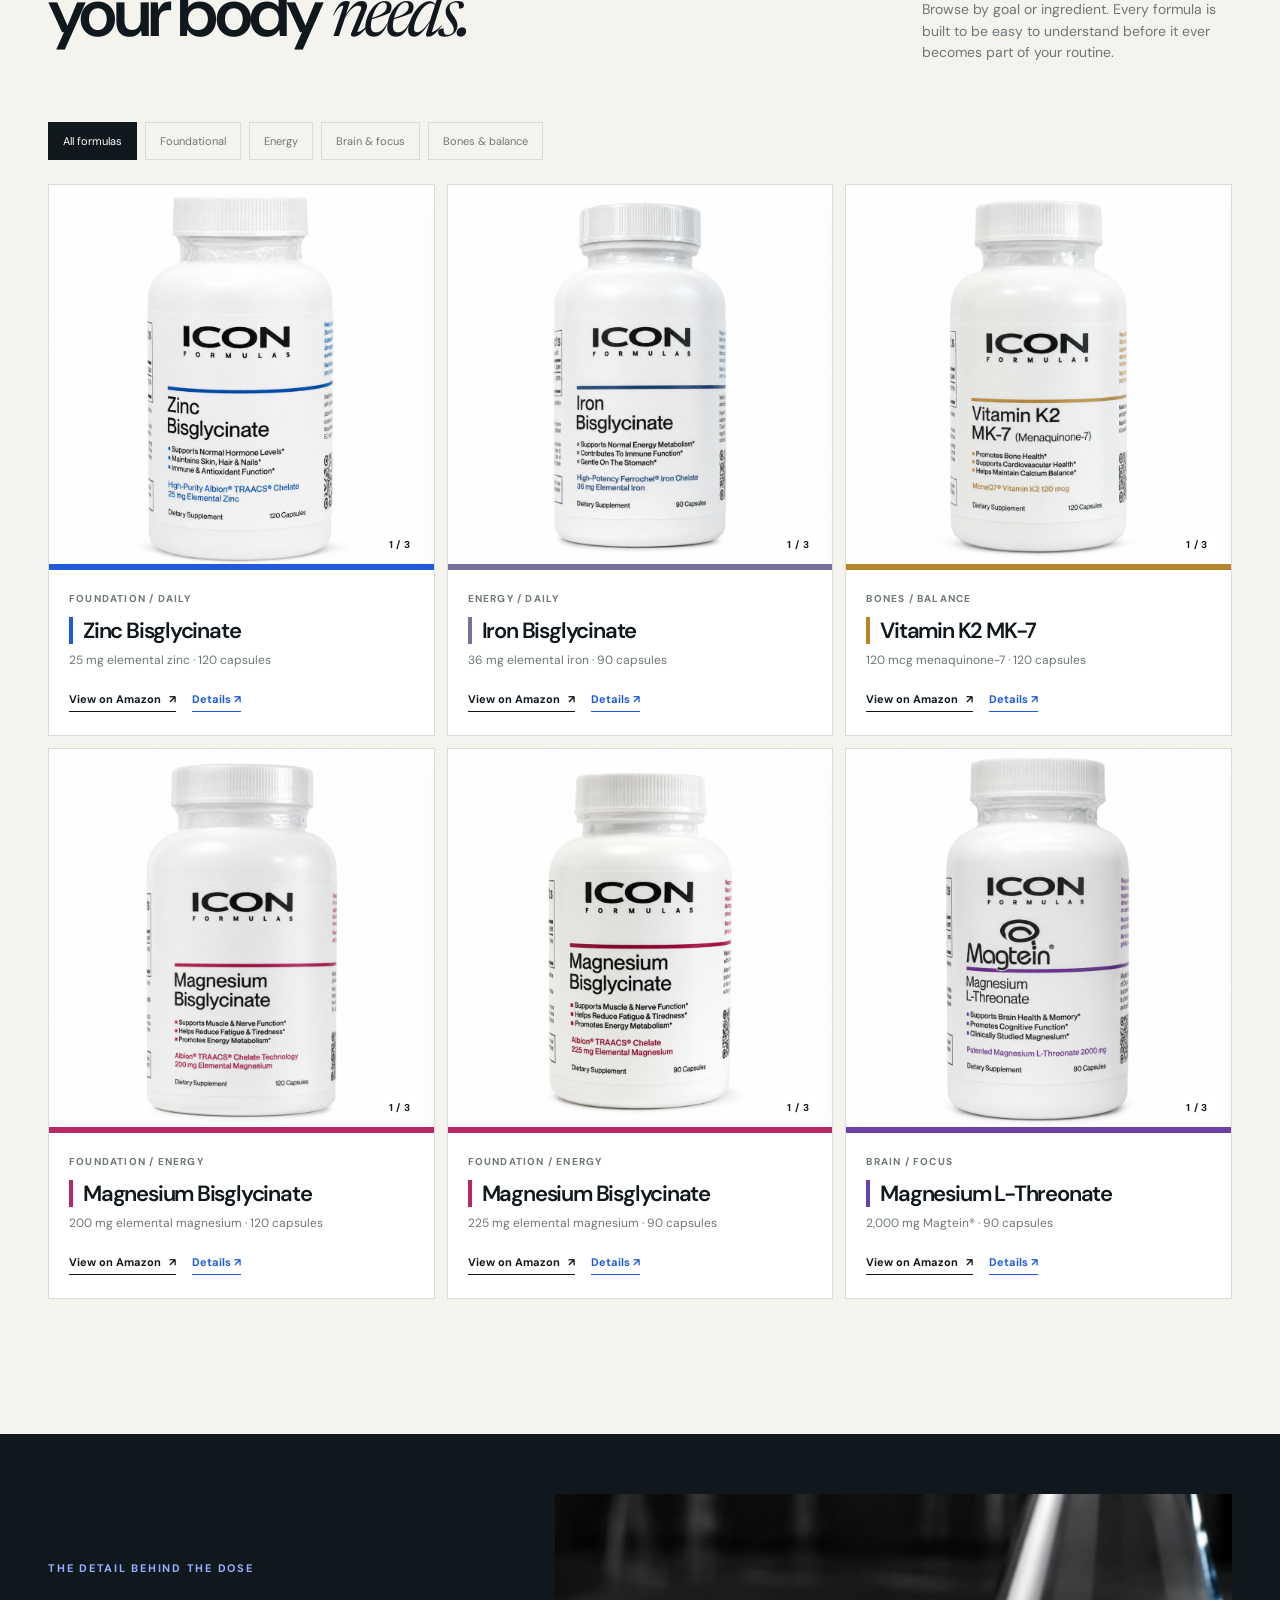
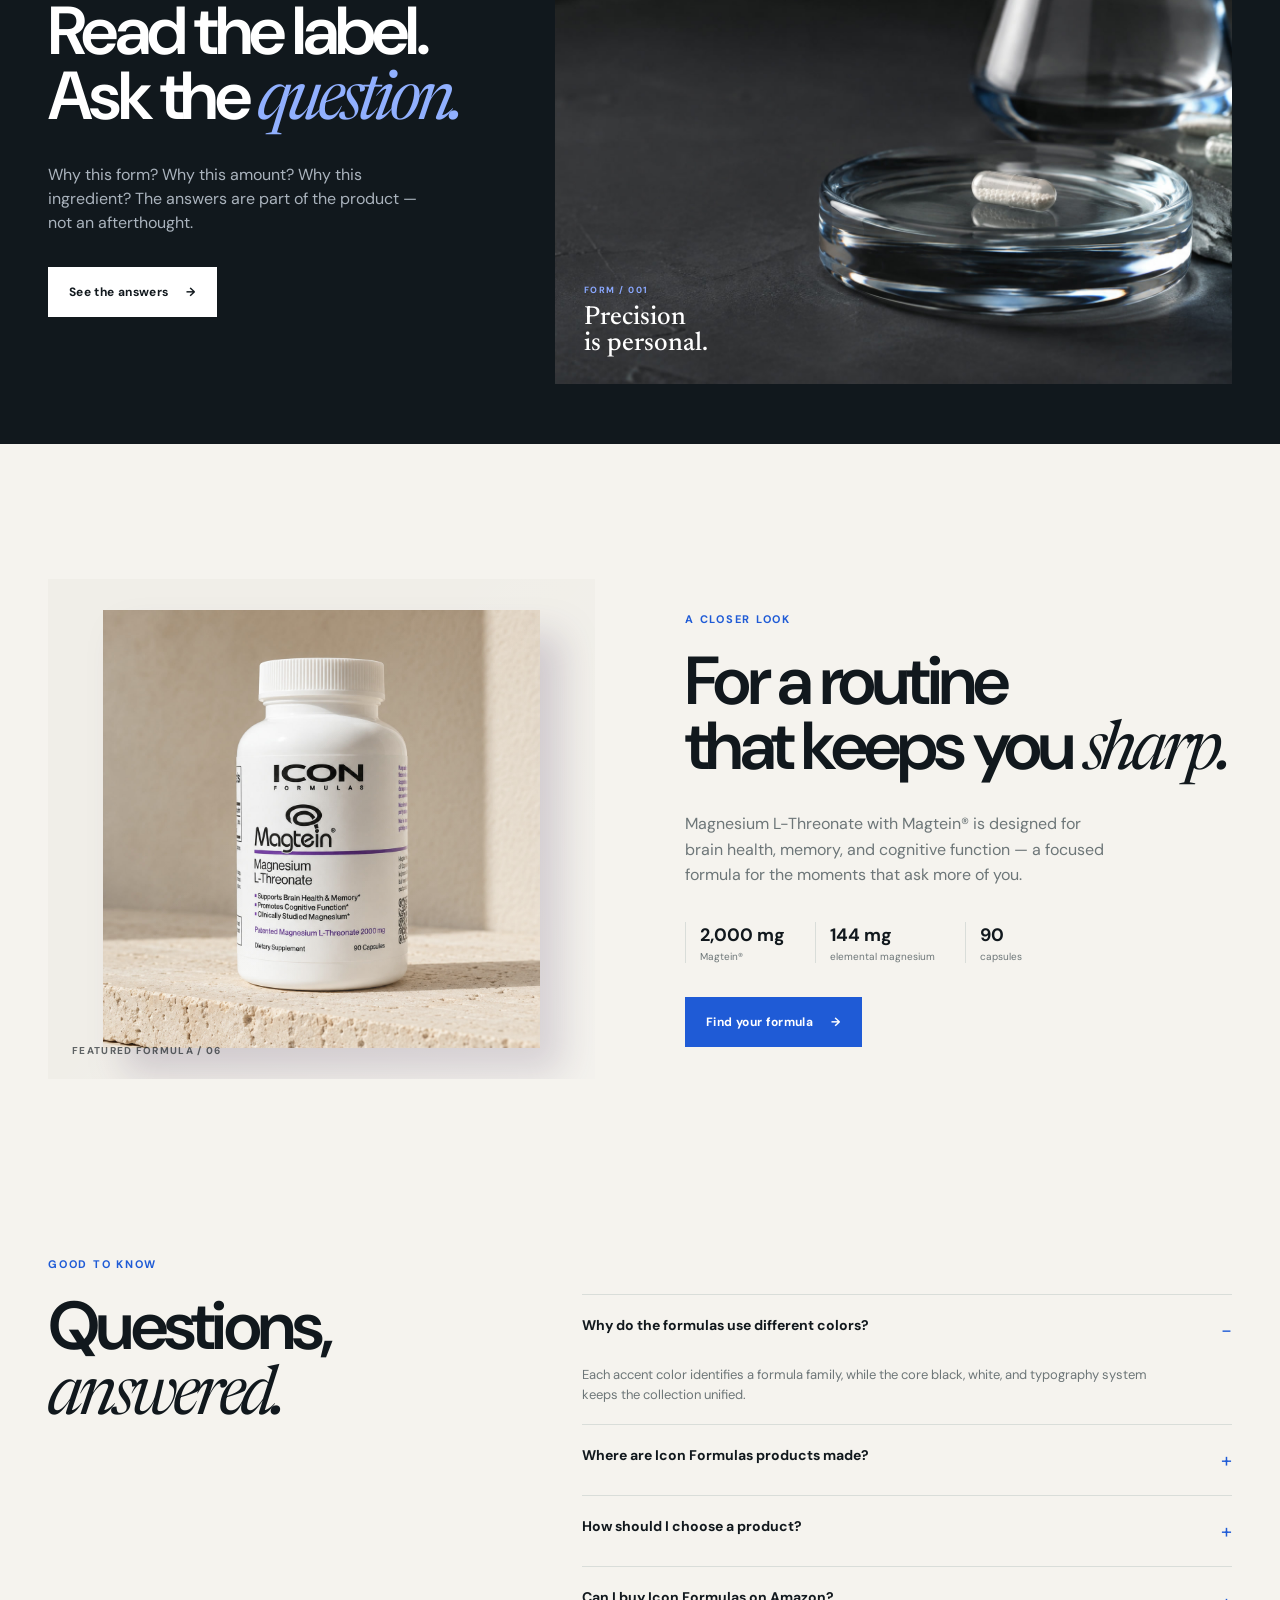
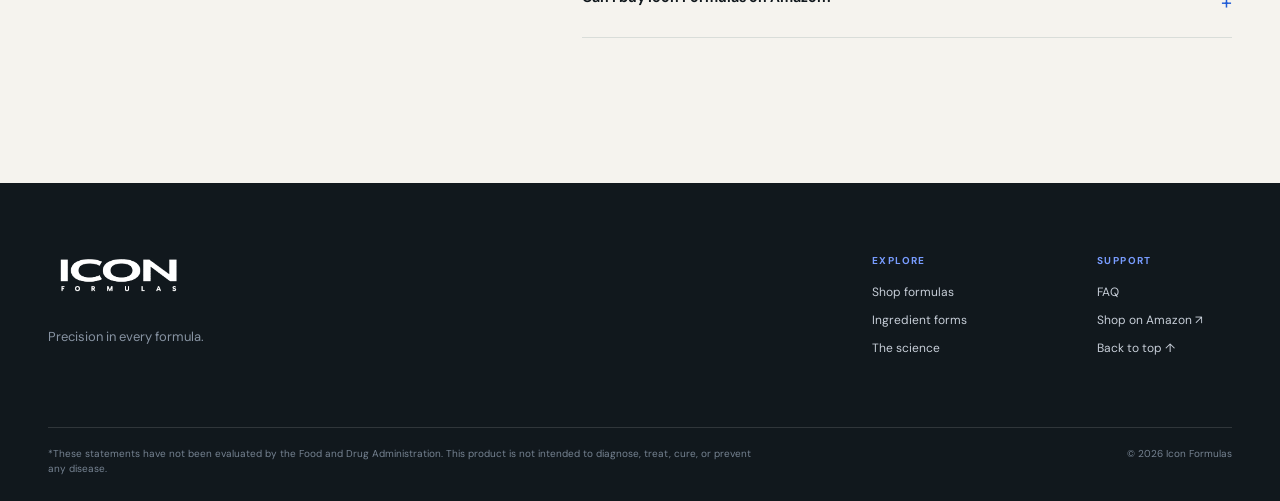
==== commit 87f1d020: "Add product pages and enriched formula content" ====
--- a/index.html
+++ b/index.html
@@ -18,7 +18,7 @@
   <div class="announcement"><span>Thoughtful forms. Clear doses.</span><a href="#standard">Explore the Icon standard <span aria-hidden="true">↗</span></a></div>
 
   <header class="site-header" id="top">
-    <a class="brand" href="#top" aria-label="Icon Formulas home"><span class="brand__icon">ICON</span><span class="brand__wordmark">FORMULAS</span></a>
+    <a class="brand" href="#top" aria-label="Icon Formulas home"><img class="brand__logo" src="assets/logo.png" alt="ICON FORMULAS" width="2173" height="756"></a>
     <button class="menu-toggle" type="button" aria-expanded="false" aria-controls="site-nav"><span></span><span></span><span></span><span class="sr-only">Open menu</span></button>
     <nav class="site-nav" id="site-nav" aria-label="Main navigation">
       <a href="#products">Shop formulas</a><a href="#standard">Our standard</a><a href="#science">The science</a><a href="#faq">FAQ</a><a class="nav-cta" href="#products">Shop on Amazon <span aria-hidden="true">↗</span></a>
@@ -34,6 +34,10 @@
     <section class="proof-strip" aria-label="Brand highlights"><div class="proof-strip__inner section-shell"><div class="proof-strip__item"><span class="proof-strip__index">01</span><strong>Meaningful doses</strong><span>Active amounts you can read</span></div><div class="proof-strip__item"><span class="proof-strip__index">02</span><strong>Purposeful forms</strong><span>Chosen for the formula</span></div><div class="proof-strip__item"><span class="proof-strip__index">03</span><strong>Clear standards</strong><span>Nothing hidden in the label</span></div></div></section>
 
     <section class="intro section-shell" id="standard"><div class="section-kicker">The Icon approach</div><div class="intro__grid"><h2>Less noise.<br>More <em>intention.</em></h2><div><p class="intro__lead">The supplement aisle can feel like a search for the loudest promise. We take a quieter route: focused formulas, recognizable ingredients, and labels that tell you exactly what you are getting.</p><a class="text-link" href="#science">See what goes into a formula <span aria-hidden="true">↘</span></a></div></div><div class="standard-grid"><article class="standard-card standard-card--dark"><div class="standard-card__top"><span>01</span><span>FORM</span></div><div class="standard-card__glyph">◒</div><h3>Form follows<br>function.</h3><p>From Albion® TRAACS® chelates to Magtein®, we choose ingredient forms with a reason behind them.</p></article><article class="standard-card standard-card--blue"><div class="standard-card__top"><span>02</span><span>DOSE</span></div><div class="standard-card__glyph">+</div><h3>The amount<br>matters.</h3><p>We put the elemental amount and serving size where you can find them — right on the front.</p></article><article class="standard-card standard-card--light"><div class="standard-card__top"><span>03</span><span>CLARITY</span></div><div class="standard-card__glyph">⌁</div><h3>Simple is<br>a standard.</h3><p>A focused collection designed to help you make a confident choice, one formula at a time.</p></article></div></section>
+
+    <section class="ingredient-section section-shell" id="ingredients"><div class="section-kicker">The source matters</div><div class="ingredient-section__intro"><h2>Form is where<br><em>trust begins.</em></h2><p>Branded ingredient systems give a formula a source, a method, and a reason to be specific. Explore the forms behind the collection.</p></div><div class="ingredient-grid"><a class="ingredient-card ingredient-card--violet" href="products/magnesium-l-threonate.html"><span>01 / BRAIN</span><strong>Magtein®</strong><p>Magnesium L-Threonate developed with brain magnesium and cognitive support in mind.</p><b>Explore the form <span aria-hidden="true">↗</span></b></a><a class="ingredient-card ingredient-card--lavender" href="products/iron-bisglycinate.html"><span>02 / IRON</span><strong>Ferrochel®</strong><p>A clinically studied ferrous bisglycinate chelate selected for bioavailability and tolerance.</p><b>Explore the form <span aria-hidden="true">↗</span></b></a><a class="ingredient-card ingredient-card--amber" href="products/vitamin-k2-mk7.html"><span>03 / K2</span><strong>MenaQ7®</strong><p>Naturally fermented MK-7 with documented purity, consistency, and human research.</p><b>Explore the form <span aria-hidden="true">↗</span></b></a></div></section>
+
+    <section class="label-section section-shell"><div class="label-section__mark" aria-hidden="true">01—03</div><div><div class="section-kicker">Read the bottle in three moves</div><h2>Goal. Form. <em>Dose.</em></h2></div><div class="label-section__steps"><div><strong>01</strong><span>Start with the reason you are shopping.</span></div><div><strong>02</strong><span>Check the named ingredient form and source.</span></div><div><strong>03</strong><span>Compare the active amount and serving size.</span></div></div></section>
 
     <section class="product-section section-shell" id="products"><div class="section-heading"><div><div class="section-kicker">The current collection</div><h2>Start with what<br>your body <em>needs.</em></h2></div><p>Browse by goal or ingredient. Every formula is built to be easy to understand before it ever becomes part of your routine.</p></div><div class="filter-row" role="group" aria-label="Filter product collection"><button class="filter-button is-active" data-filter="all" type="button">All formulas</button><button class="filter-button" data-filter="foundation" type="button">Foundational</button><button class="filter-button" data-filter="energy" type="button">Energy</button><button class="filter-button" data-filter="brain" type="button">Brain &amp; focus</button><button class="filter-button" data-filter="bones" type="button">Bones &amp; balance</button></div><div class="product-grid">
       <article class="product-card" data-product="zinc" data-category="foundation"><div class="product-card__visual"><div class="product-slider" data-slider><div class="product-slider__track"><img src="assets/zinc-bisglycinate.jpg" alt="Icon Formulas Zinc Bisglycinate bottle, front label" width="2048" height="2048" loading="lazy"><img src="assets/zinc-bisglycinate-facts.jpg" alt="Icon Formulas Zinc Bisglycinate Supplement Facts" width="2048" height="2048" loading="lazy"><img src="assets/zinc-bisglycinate-barcode.jpg" alt="Icon Formulas Zinc Bisglycinate barcode and QR side" width="2048" height="2048" loading="lazy"></div><button class="slider-control slider-control--prev" type="button" aria-label="Previous Zinc Bisglycinate photo">←</button><button class="slider-control slider-control--next" type="button" aria-label="Next Zinc Bisglycinate photo">→</button><span class="product-slider__count" aria-live="polite">1 / 3</span></div><span class="product-card__accent product-card__accent--blue"></span><span class="product-card__index">01</span><div class="product-card__peek"><span>Quick detail</span><strong>A gentle chelate with 25 mg elemental zinc.</strong><button class="detail-trigger" type="button">View formula details <span aria-hidden="true">↗</span></button></div></div><div class="product-card__body"><div class="product-card__type">Foundation / Daily</div><h3>Zinc Bisglycinate</h3><p>25 mg elemental zinc · 120 capsules</p><a href="#amazon" class="product-card__link">View on Amazon <span aria-hidden="true">↗</span></a></div></article>
@@ -53,7 +57,7 @@
     <section class="faq section-shell" id="faq"><div class="section-kicker">Good to know</div><div class="faq__grid"><h2>Questions,<br><em>answered.</em></h2><div class="faq__items"><details open><summary>Why do the formulas use different colors?</summary><p>Each accent color identifies a formula family, while the core black, white, and typography system keeps the collection unified.</p></details><details><summary>Where are Icon Formulas products made?</summary><p>The labels specify that products are made and quality tested in the USA with globally sourced ingredients. Refer to the current product label for the latest details.</p></details><details><summary>How should I choose a product?</summary><p>Start with your goal, review the Supplement Facts panel, and speak with a qualified healthcare professional if you are pregnant, nursing, have a diagnosed medical condition, or take prescription medication.</p></details><details><summary>Can I buy Icon Formulas on Amazon?</summary><p>Yes. Use the product links on this page to reach the official Amazon listing for the formula you want.</p></details></div></div></section>
   </main>
 
-  <footer class="site-footer"><div class="site-footer__top section-shell"><div class="footer-brand"><div class="brand__icon">ICON</div><div class="brand__wordmark">FORMULAS</div><p>Precision in every formula.</p></div><div class="footer-links"><div><span>Explore</span><a href="#products">Shop formulas</a><a href="#standard">Our standard</a><a href="#science">The science</a></div><div><span>Support</span><a href="#faq">FAQ</a><a href="#products">Shop on Amazon ↗</a><a href="#top">Back to top ↑</a></div></div></div><div class="site-footer__bottom section-shell"><p>*These statements have not been evaluated by the Food and Drug Administration. This product is not intended to diagnose, treat, cure, or prevent any disease.</p><span>© 2026 Icon Formulas</span></div></footer>
+  <footer class="site-footer"><div class="site-footer__top section-shell"><div class="footer-brand"><img class="footer-brand__logo" src="assets/logo-white.png" alt="ICON FORMULAS" width="2173" height="756"><p>Precision in every formula.</p></div><div class="footer-links"><div><span>Explore</span><a href="#products">Shop formulas</a><a href="#ingredients">Ingredient forms</a><a href="#science">The science</a></div><div><span>Support</span><a href="#faq">FAQ</a><a href="#products">Shop on Amazon ↗</a><a href="#top">Back to top ↑</a></div></div></div><div class="site-footer__bottom section-shell"><p>*These statements have not been evaluated by the Food and Drug Administration. This product is not intended to diagnose, treat, cure, or prevent any disease.</p><span>© 2026 Icon Formulas</span></div></footer>
   <script src="script.js"></script>
 </body>
 </html>
--- a/interactions.css
+++ b/interactions.css
@@ -18,3 +18,5 @@
 @media(max-width:680px){.proof-strip .proof-strip__inner{width:100%;grid-template-columns:1fr}.proof-strip__item{min-height:72px;padding:14px 18px;border-right:0;border-bottom:1px solid var(--line)}.proof-strip__item:last-child{border-bottom:0}.proof-strip__item strong{font-size:13px}.proof-strip__item span:last-child{font-size:11px}.standard-card:hover,.standard-card:focus-within{transform:none;box-shadow:none}.product-card__visual{overflow:visible;margin-bottom:88px}.product-card__peek{bottom:-88px;min-height:88px;opacity:1;transform:none;background:var(--ink);padding:14px 16px}.slider-control{opacity:1;width:36px;height:36px}.detail-modal{padding:12px}.detail-modal__dialog{max-height:calc(100dvh - 24px);padding:36px 22px 26px}.detail-modal__columns{grid-template-columns:1fr;gap:18px;margin:24px 0}.detail-modal__summary{font-size:16px}.featured__image{background:#f0eee8}}
 .science-art{background:url('assets/formulation-science-v2.jpg') center/cover no-repeat}
 .science-art__orb,.science-art__ring,.science-art__dot{display:none}
+.brand{position:absolute;left:50%;top:50%;transform:translate(-50%,-50%);width:150px;display:block}.brand__logo{display:block;width:100%;height:auto}.footer-brand__logo{display:block;width:150px;height:auto}.ingredient-section{padding-block:30px 135px}.ingredient-section__intro{display:grid;grid-template-columns:.8fr 1.2fr;gap:60px;align-items:end}.ingredient-section__intro p{max-width:430px;color:var(--muted);font-size:16px;line-height:1.6}.ingredient-grid{display:grid;grid-template-columns:repeat(3,1fr);gap:12px;margin-top:48px}.ingredient-card{min-height:300px;display:flex;flex-direction:column;align-items:flex-start;padding:28px;background:#fff;color:var(--ink);transition:transform .48s cubic-bezier(.32,.72,0,1),box-shadow .48s cubic-bezier(.32,.72,0,1)}.ingredient-card:hover,.ingredient-card:focus-visible{transform:translateY(-9px);box-shadow:0 22px 42px rgba(17,24,29,.14)}.ingredient-card>span{font-size:10px;font-weight:700;letter-spacing:.15em}.ingredient-card strong{margin-top:55px;font:500 clamp(32px,4vw,48px)/.95 Newsreader,Georgia,serif}.ingredient-card p{max-width:280px;margin:18px 0 auto;color:var(--muted);font-size:13px;line-height:1.5}.ingredient-card b{margin-top:24px;font-size:11px}.ingredient-card--violet{background:#eee8f7}.ingredient-card--lavender{background:#eaeaf3}.ingredient-card--amber{background:#f4edda}.label-section{display:grid;grid-template-columns:auto .8fr 1.2fr;gap:50px;align-items:center;padding-block:34px 135px}.label-section__mark{color:var(--blue);font-size:11px;font-weight:700;letter-spacing:.14em;writing-mode:vertical-rl;transform:rotate(180deg)}.label-section h2{margin:0}.label-section__steps{display:grid;grid-template-columns:repeat(3,1fr);gap:22px}.label-section__steps div{display:flex;flex-direction:column;gap:12px;padding-top:14px;border-top:1px solid var(--line)}.label-section__steps strong{color:var(--blue);font-size:11px}.label-section__steps span{max-width:150px;color:var(--muted);font-size:13px;line-height:1.45}.product-card__body{display:flex;flex-wrap:wrap;align-items:baseline;column-gap:16px}.product-card__body .product-card__type,.product-card__body h3,.product-card__body p{width:100%}.product-card__body .product-card__link{margin-top:4px}.product-card__link--detail{color:var(--blue);border-color:var(--blue)}
+@media(max-width:680px){.brand{width:132px}.ingredient-section{padding-block:10px 90px}.ingredient-section__intro{grid-template-columns:1fr;gap:18px}.ingredient-grid{grid-template-columns:1fr;margin-top:34px}.ingredient-card{min-height:260px}.label-section{grid-template-columns:1fr;gap:20px;padding-block:0 90px}.label-section__mark{writing-mode:initial;transform:none}.label-section__steps{grid-template-columns:1fr;gap:14px}.label-section__steps div{display:grid;grid-template-columns:34px 1fr;gap:10px}.label-section__steps span{max-width:none}.product-card__body .product-card__link{margin-top:0}.footer-brand__logo{width:142px}}
